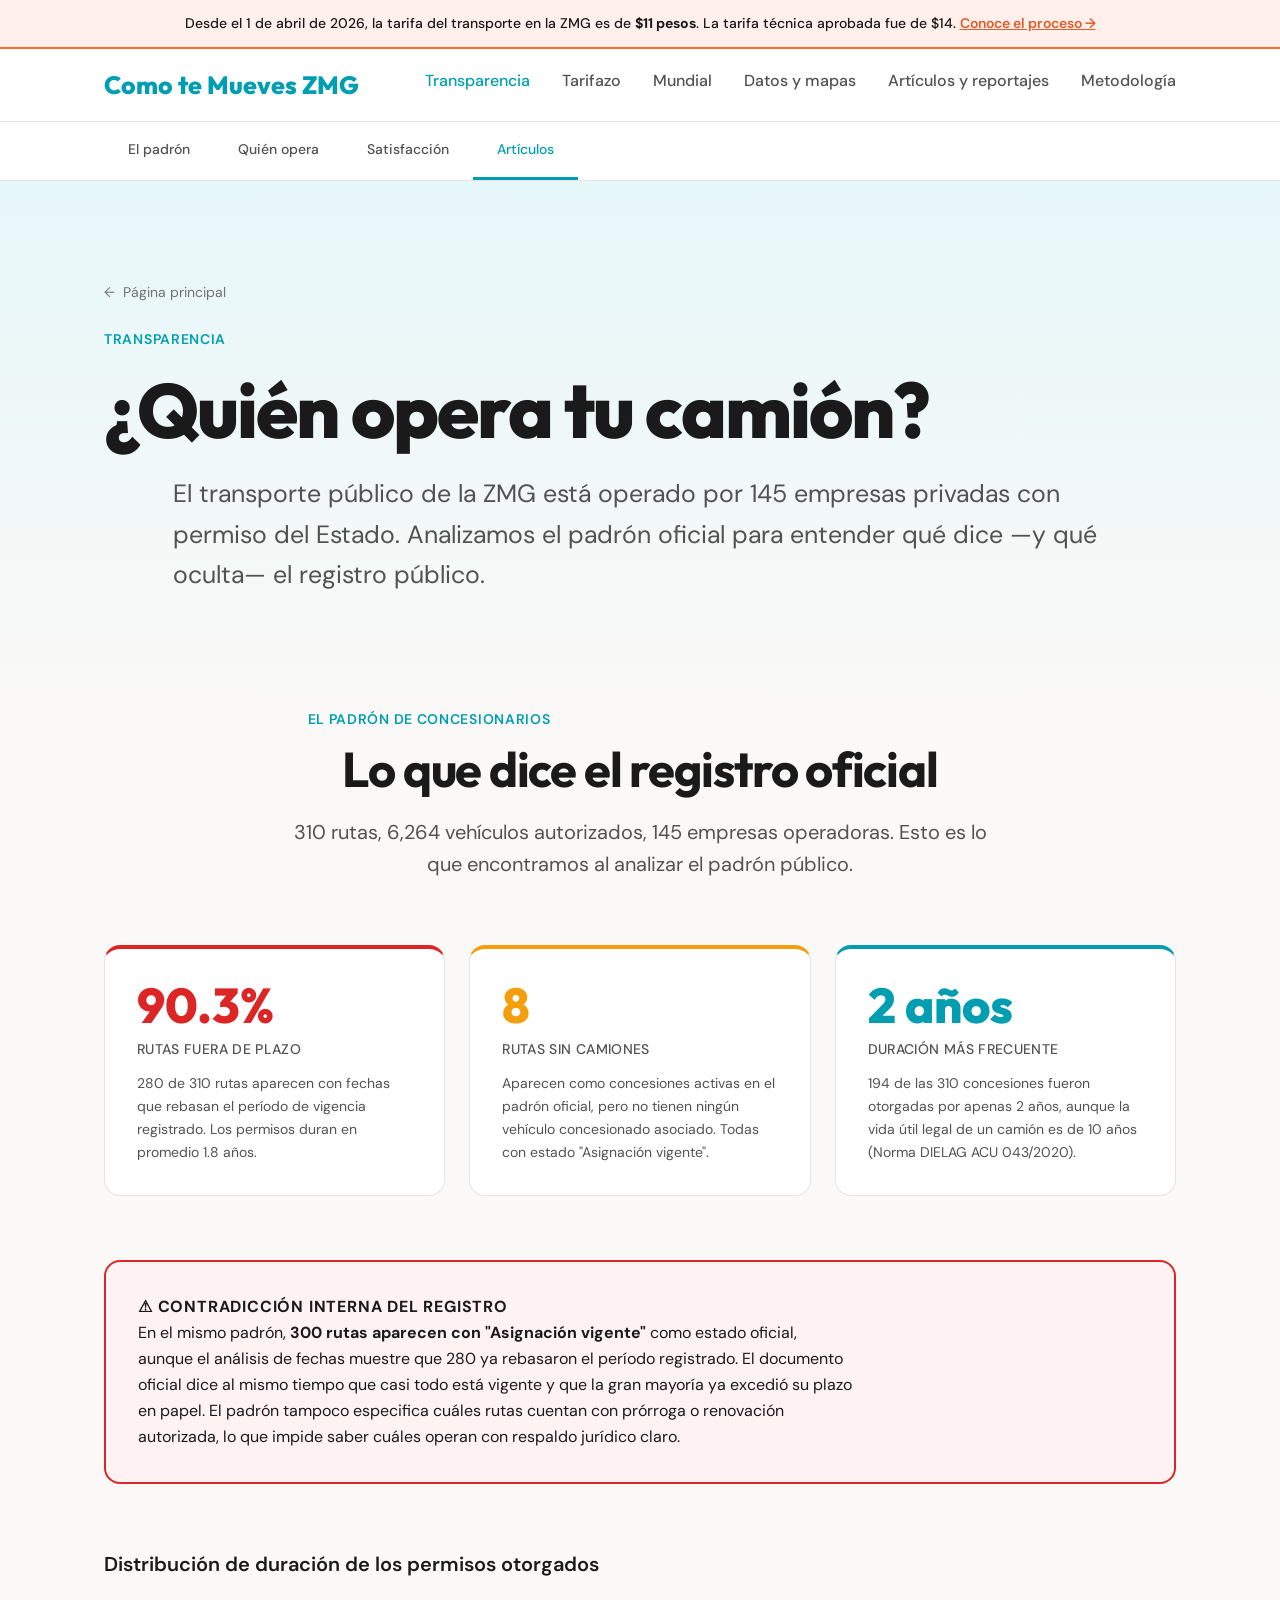
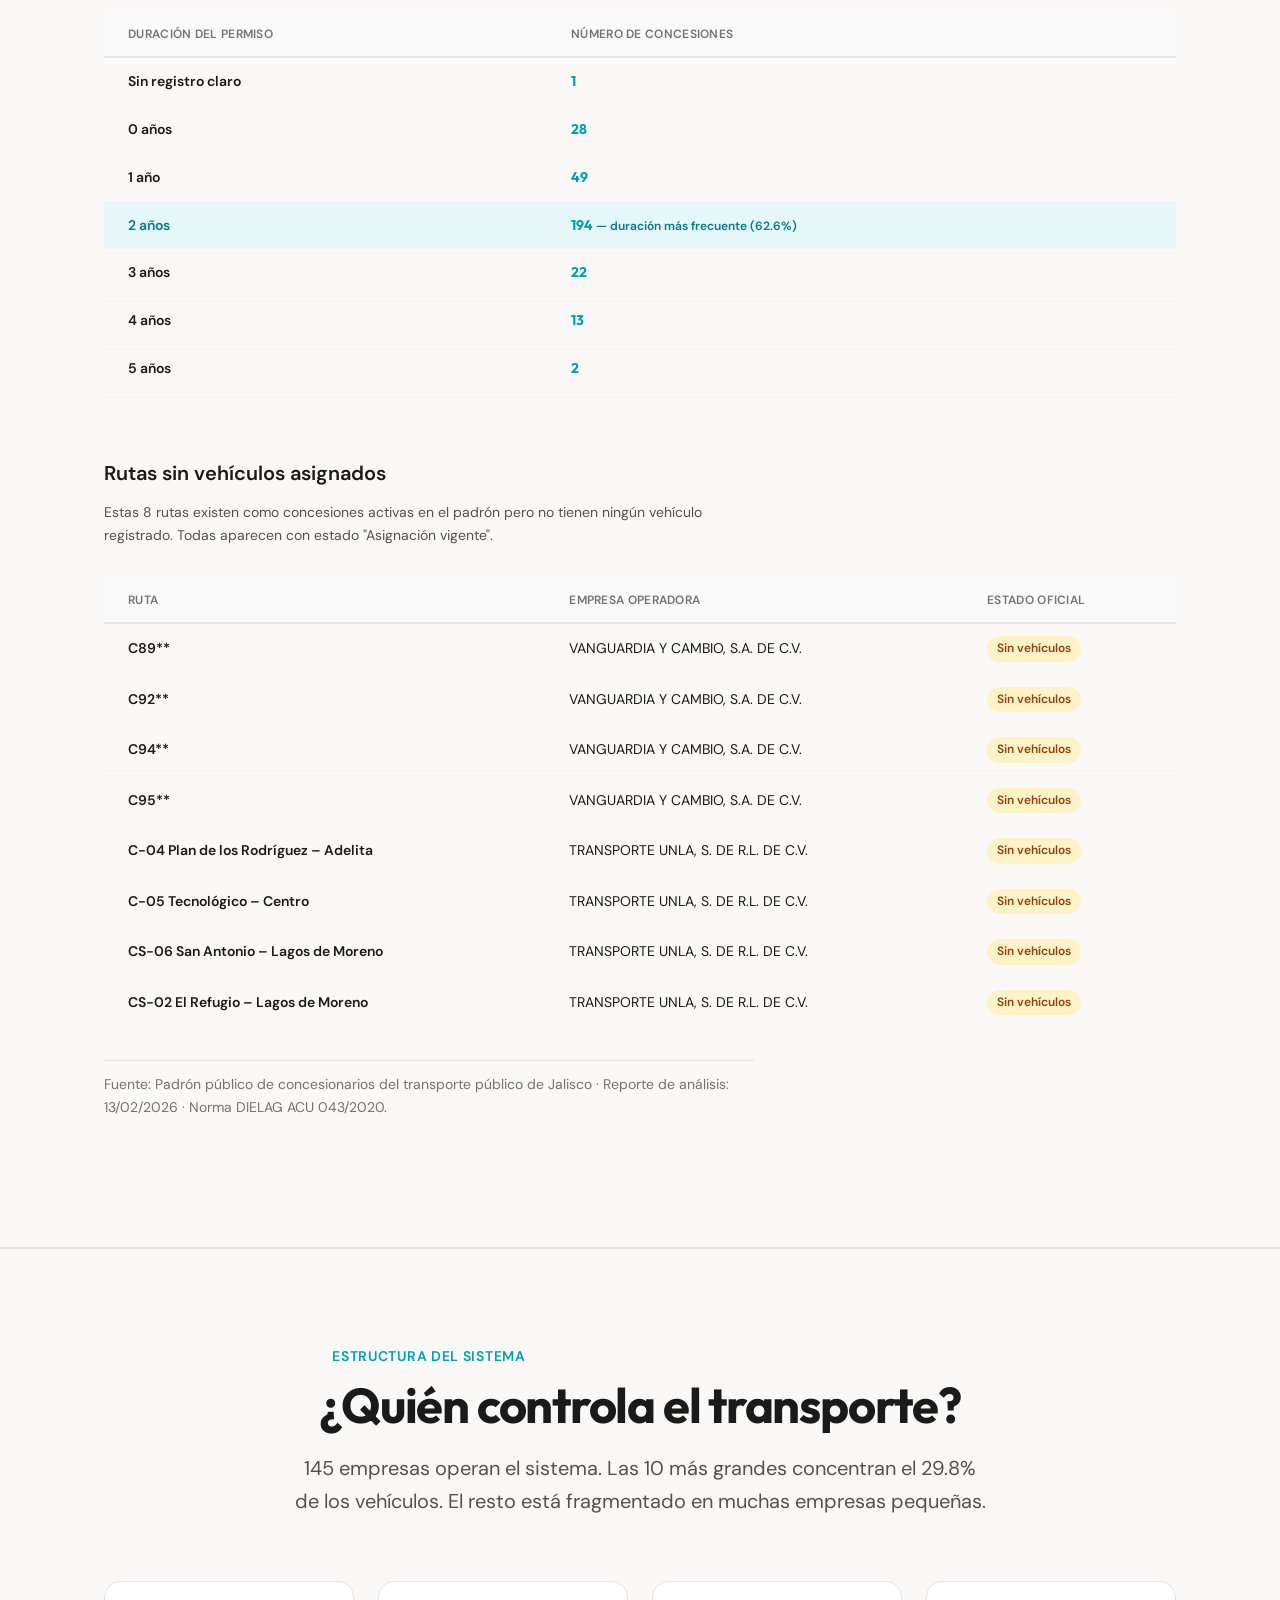
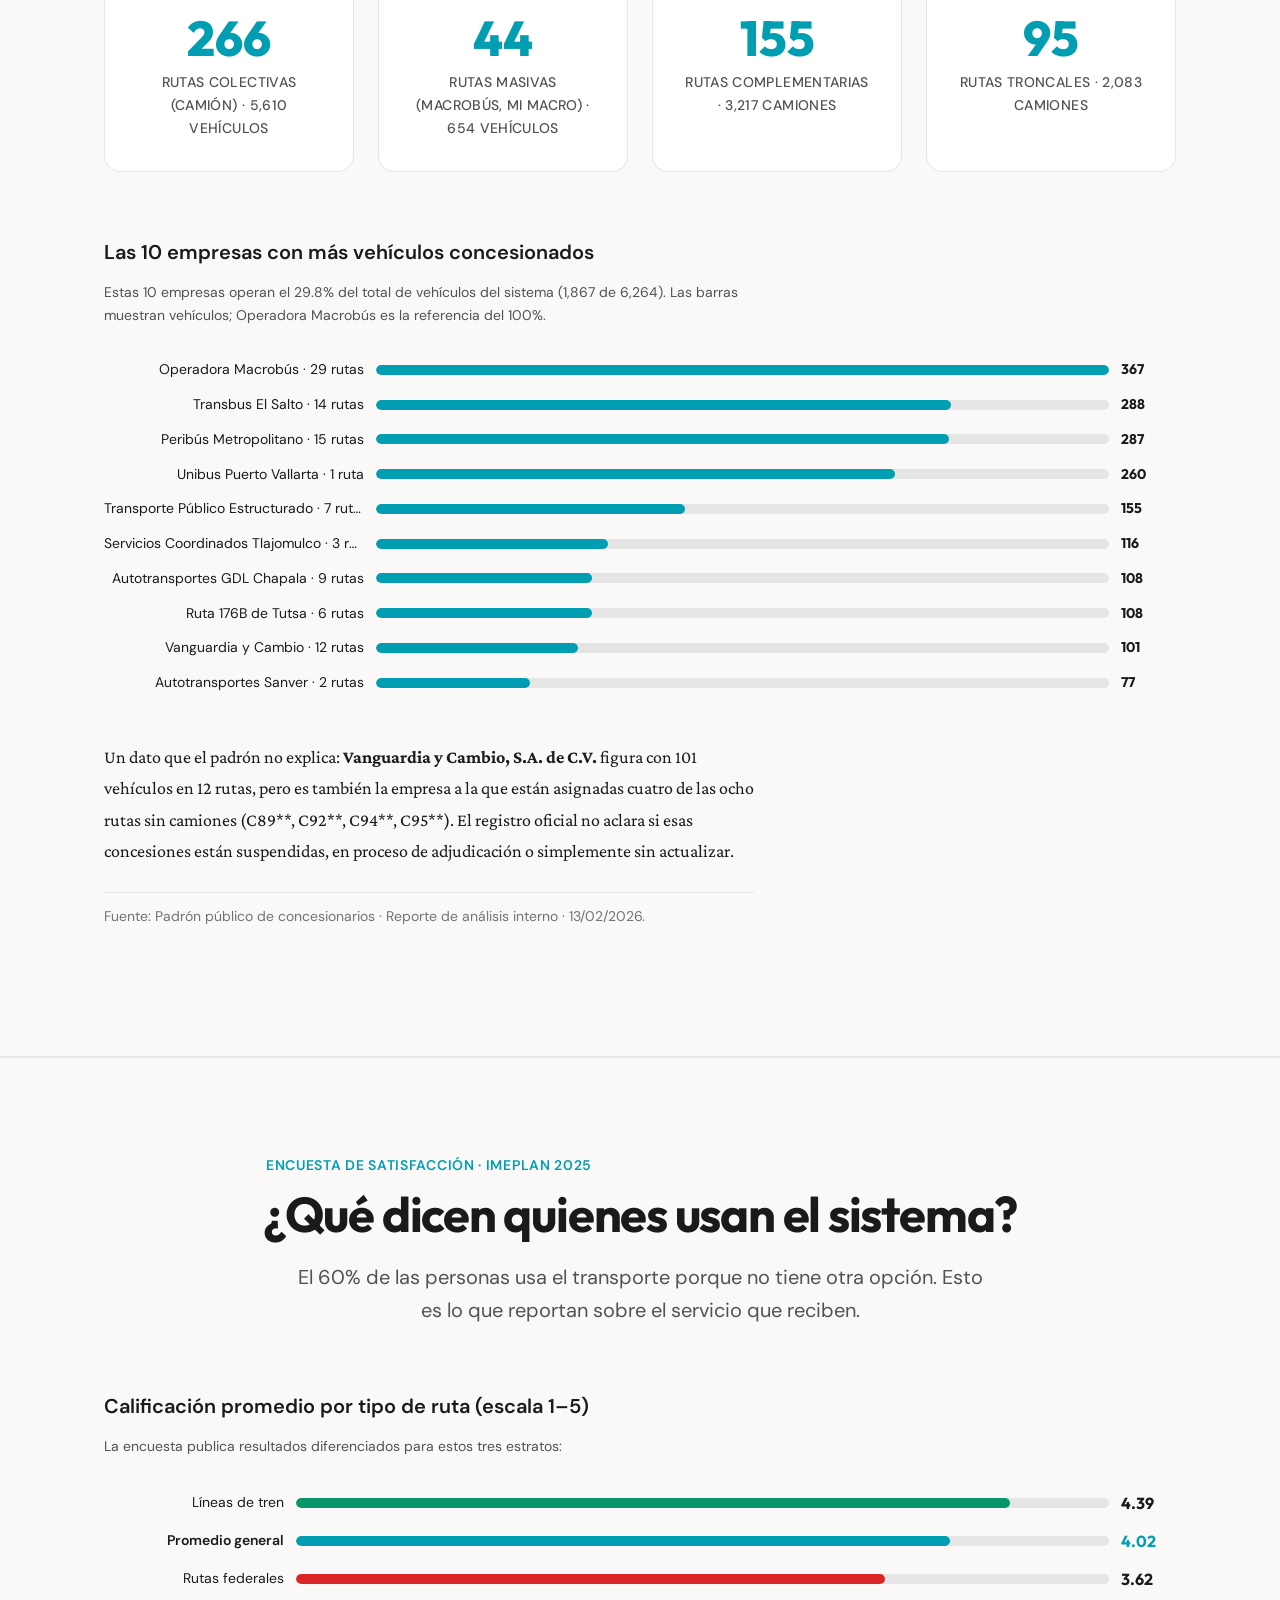
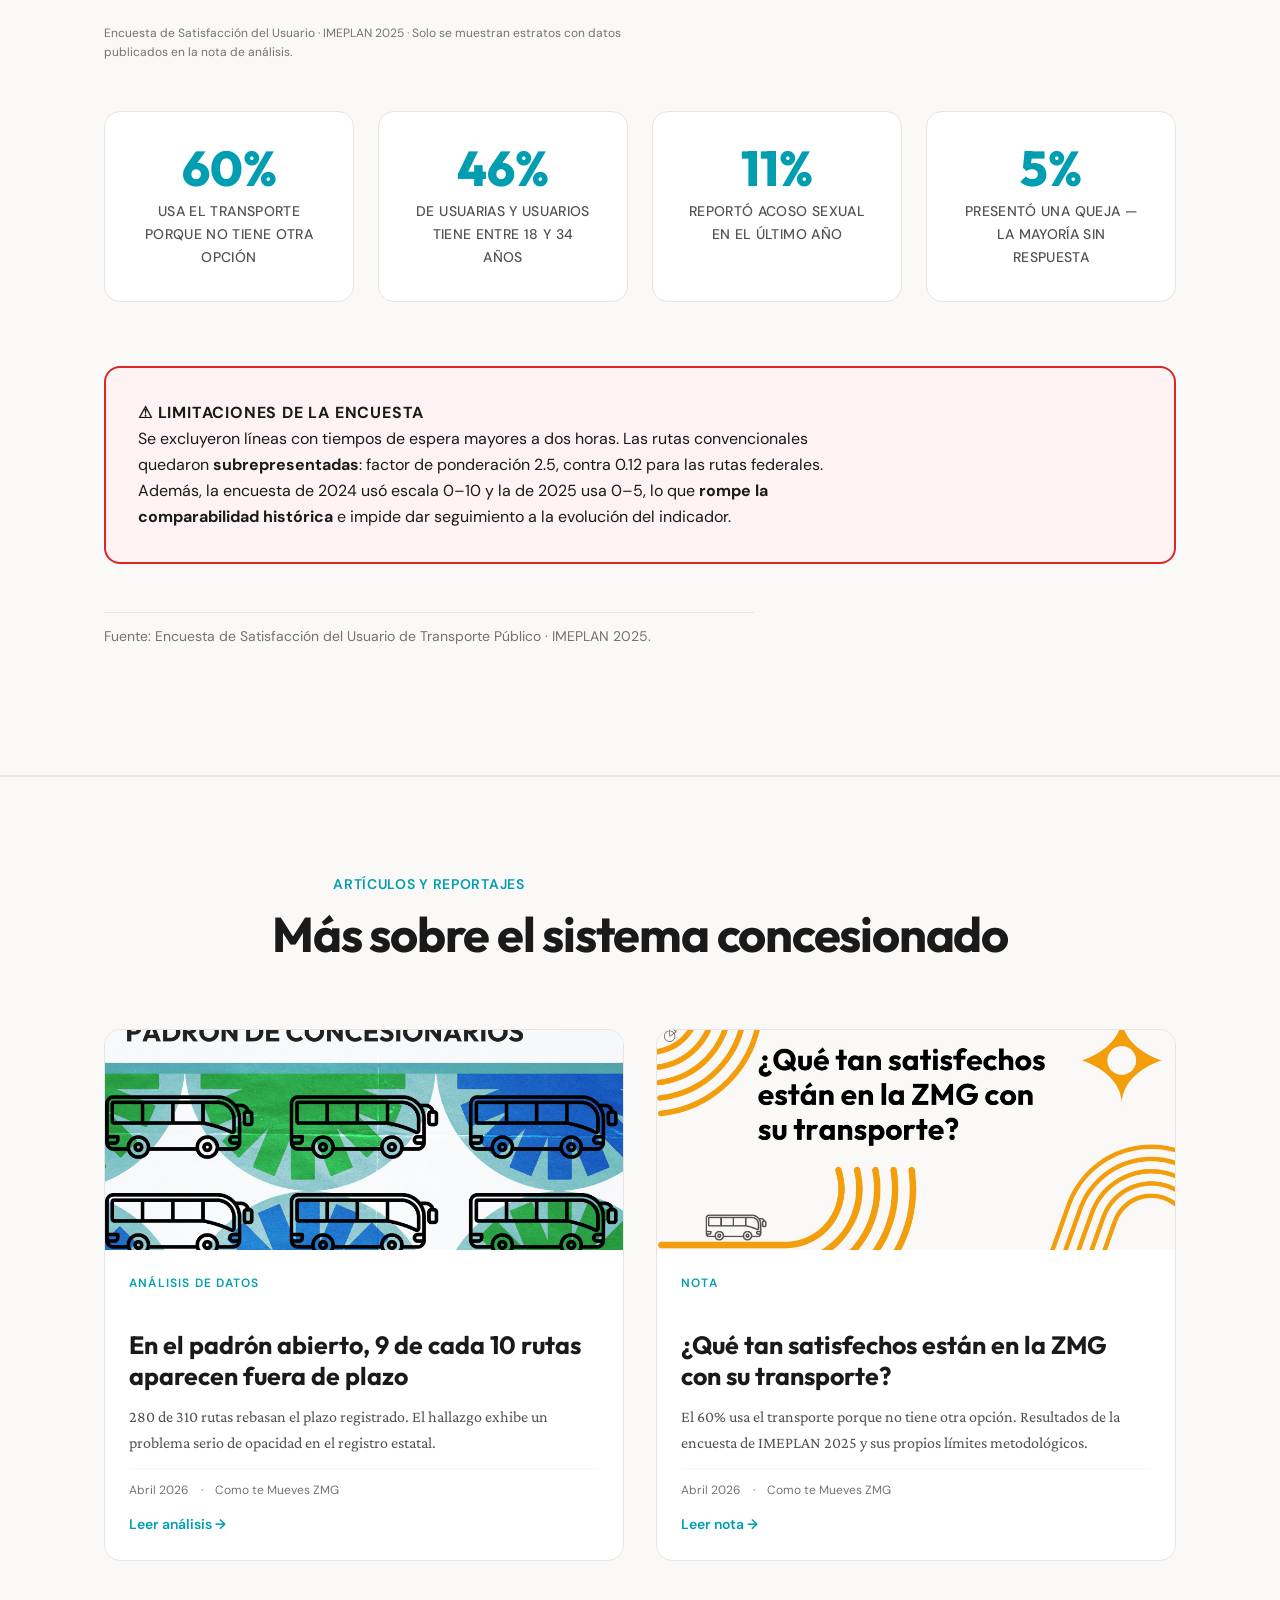
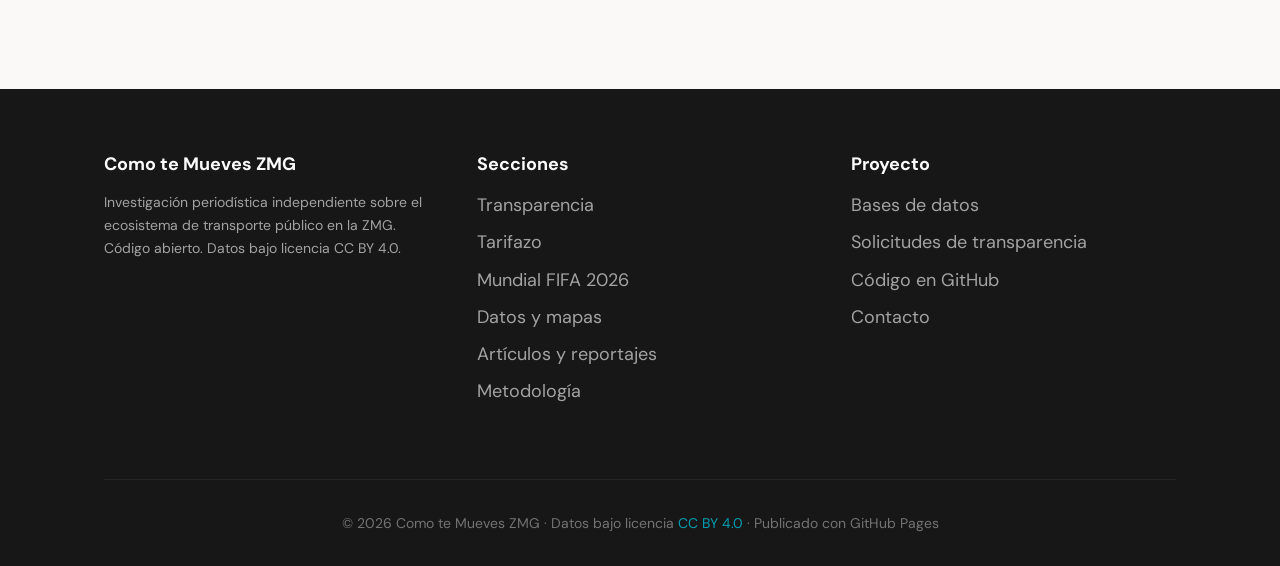
==== v3/transparencia.html @ 9aa51775 "Initial commit" ====
<!DOCTYPE html>
<html lang="es">
<head>
  <meta charset="UTF-8" />
  <meta name="viewport" content="width=device-width, initial-scale=1.0" />
  <title>Transparencia — Como te Mueves ZMG</title>
  <meta name="description" content="¿Quién opera el transporte público de la ZMG? Analizamos el padrón de concesionarios, las rutas vencidas y lo que el registro oficial no permite saber." />
  <link rel="preconnect" href="https://fonts.googleapis.com" />
  <link rel="preconnect" href="https://fonts.gstatic.com" crossorigin />
  <link href="https://fonts.googleapis.com/css2?family=Outfit:wght@700;800&family=DM+Sans:ital,wght@0,400;0,500;0,600;0,700;1,400&family=Crimson+Pro:ital,wght@0,400;0,600;1,400&display=swap" rel="stylesheet" />
  <link rel="stylesheet" href="design-tokens_2.css" />
  <link rel="stylesheet" href="base_2.css" />
  <link rel="stylesheet" href="components_2.css" />
  <style>
    .alert-band{background-color:var(--accent-light);border-bottom:2px solid var(--accent);padding:var(--space-3) 0;text-align:center}
    .alert-band p{font-family:var(--font-heading);font-size:var(--text-sm);font-weight:var(--weight-medium);color:var(--text-primary);margin:0;max-width:none}
    .alert-band a{color:var(--accent-dark);font-weight:var(--weight-semibold);text-decoration:underline}
    .subnav{background:var(--surface);border-bottom:1px solid var(--gray-200);position:sticky;top:65px;z-index:900}
    .subnav-inner{display:flex;overflow-x:auto;scrollbar-width:none}
    .subnav-inner::-webkit-scrollbar{display:none}
    .subnav-link{font-family:var(--font-heading);font-size:var(--text-sm);font-weight:var(--weight-medium);color:var(--text-secondary);padding:var(--space-4) var(--space-5);white-space:nowrap;border-bottom:3px solid transparent;transition:all var(--transition-base) var(--ease-out);text-decoration:none}
    .subnav-link:hover,.subnav-link.active{color:var(--primary);border-bottom-color:var(--primary);text-decoration:none}
    .section-hero{padding:var(--space-9) 0 var(--space-8);background:linear-gradient(180deg,var(--primary-light) 0%,var(--background) 100%)}
    .back-link{display:inline-flex;align-items:center;gap:var(--space-2);font-family:var(--font-heading);font-size:var(--text-sm);color:var(--text-tertiary);margin-bottom:var(--space-5);text-decoration:none}
    .back-link:hover{color:var(--primary);text-decoration:none}
    .back-link::before{content:"←"}
    .findings-grid{display:grid;grid-template-columns:repeat(3,1fr);gap:var(--space-5);margin:var(--space-8) 0}
    @media(max-width:768px){.findings-grid{grid-template-columns:1fr}}
    .finding-card{background:var(--surface);border:1px solid var(--gray-200);border-radius:var(--border-radius-lg);padding:var(--space-6);border-top:4px solid var(--primary)}
    .finding-card.alert-card{border-top-color:var(--danger)}
    .finding-card.warn-card{border-top-color:var(--warning)}
    .finding-number{font-family:var(--font-display);font-size:var(--text-5xl);font-weight:var(--weight-extrabold);line-height:1;margin-bottom:var(--space-2)}
    .finding-number.c-primary{color:var(--primary)}
    .finding-number.c-danger{color:var(--danger)}
    .finding-number.c-warning{color:var(--warning)}
    .finding-label{font-family:var(--font-heading);font-size:var(--text-sm);font-weight:var(--weight-medium);color:var(--text-secondary);text-transform:uppercase;letter-spacing:var(--tracking-wide);margin-bottom:var(--space-3)}
    .finding-desc{font-family:var(--font-heading);font-size:var(--text-sm);color:var(--text-secondary);line-height:var(--leading-relaxed);margin:0}
    .opacity-box{background:#fef2f2;border:2px solid var(--danger);border-radius:var(--border-radius-lg);padding:var(--space-6);margin:var(--space-7) 0}
    .opacity-box-label{font-family:var(--font-heading);font-size:var(--text-xs);font-weight:var(--weight-bold);color:var(--danger);text-transform:uppercase;letter-spacing:var(--tracking-wider);margin-bottom:var(--space-3)}
    .opacity-box p{font-family:var(--font-heading);font-size:var(--text-base);color:var(--text-primary);line-height:var(--leading-relaxed);margin:0}
    .data-table-wrap{overflow-x:auto;margin:var(--space-6) 0}
    .data-table{width:100%;border-collapse:collapse;min-width:500px}
    .data-table th{font-family:var(--font-heading);font-size:var(--text-xs);font-weight:var(--weight-semibold);color:var(--text-tertiary);text-transform:uppercase;letter-spacing:var(--tracking-wide);padding:var(--space-3) var(--space-5);text-align:left;background:var(--gray-50);border-bottom:2px solid var(--gray-200)}
    .data-table td{font-family:var(--font-heading);font-size:var(--text-sm);color:var(--text-primary);padding:var(--space-3) var(--space-5);border-bottom:1px solid var(--gray-100);vertical-align:middle}
    .data-table tr:hover td{background:var(--gray-50)}
    .data-table .num{font-family:var(--font-display);font-weight:var(--weight-bold);color:var(--primary)}
    .data-table .bold{font-weight:var(--weight-semibold)}
    .status-badge{display:inline-flex;align-items:center;font-family:var(--font-heading);font-size:var(--text-xs);font-weight:var(--weight-semibold);padding:3px 10px;border-radius:var(--border-radius-full)}
    .status-fantasma{background:#fef3c7;color:#92400e}
    .op-bars{display:flex;flex-direction:column;gap:var(--space-3);margin:var(--space-6) 0}
    .op-row{display:grid;grid-template-columns:260px 1fr 55px;align-items:center;gap:var(--space-3)}
    @media(max-width:680px){.op-row{grid-template-columns:140px 1fr 45px}}
    .op-label{font-family:var(--font-heading);font-size:var(--text-sm);color:var(--text-primary);text-align:right;white-space:nowrap;overflow:hidden;text-overflow:ellipsis}
    .op-bar-track{height:10px;background:var(--gray-200);border-radius:5px;overflow:hidden}
    .op-bar-fill{height:100%;border-radius:5px;background:var(--primary)}
    .op-val{font-family:var(--font-display);font-size:var(--text-sm);font-weight:var(--weight-bold);color:var(--text-primary)}
    .sat-chart{display:flex;flex-direction:column;gap:var(--space-3);margin:var(--space-6) 0}
    .sat-row{display:grid;grid-template-columns:180px 1fr 55px;align-items:center;gap:var(--space-3)}
    @media(max-width:560px){.sat-row{grid-template-columns:120px 1fr 45px}}
    .sat-label{font-family:var(--font-heading);font-size:var(--text-sm);color:var(--text-primary);text-align:right}
    .sat-bar-track{height:10px;background:var(--gray-200);border-radius:5px;overflow:hidden}
    .sat-bar-fill{height:100%;border-radius:5px}
    .sat-score{font-family:var(--font-display);font-size:var(--text-base);font-weight:var(--weight-bold);color:var(--text-primary)}
    .articles-grid{display:grid;grid-template-columns:repeat(2,1fr);gap:var(--space-6);margin:var(--space-8) 0}
    @media(max-width:768px){.articles-grid{grid-template-columns:1fr}}
    .article-card{background:var(--surface);border:1px solid var(--gray-200);border-radius:var(--border-radius-lg);overflow:hidden;text-decoration:none;display:flex;flex-direction:column;transition:all var(--transition-base) var(--ease-out)}
    .article-card:hover{border-color:var(--primary);box-shadow:var(--shadow-lg);transform:translateY(-4px);text-decoration:none}
    .article-card-img{width:100%;height:220px;object-fit:cover;display:block}
    .article-card-body{padding:var(--space-5);flex-grow:1;display:flex;flex-direction:column;gap:var(--space-3)}
    .article-card-type{font-family:var(--font-heading);font-size:var(--text-xs);font-weight:var(--weight-semibold);color:var(--primary);text-transform:uppercase;letter-spacing:var(--tracking-widest)}
    .article-card-title{font-family:var(--font-display);font-size:var(--text-2xl);font-weight:var(--weight-bold);color:var(--text-primary);line-height:var(--leading-tight);margin:0}
    .article-card-excerpt{font-family:var(--font-body);font-size:var(--text-base);color:var(--text-secondary);line-height:var(--leading-relaxed);margin:0;flex-grow:1}
    .article-card-meta{font-family:var(--font-heading);font-size:var(--text-xs);color:var(--text-tertiary);display:flex;gap:var(--space-3);padding-top:var(--space-3);border-top:1px solid var(--gray-100)}
    .article-card-cta{font-family:var(--font-heading);font-size:var(--text-sm);font-weight:var(--weight-semibold);color:var(--primary)}
    .article-card-cta::after{content:" →"}
    .section-divider{border:none;border-top:2px solid var(--gray-200);margin:var(--space-10) 0 var(--space-9)}
    .fade-in-section{opacity:0;transform:translateY(20px);transition:opacity 0.6s var(--ease-out),transform 0.6s var(--ease-out)}
    .fade-in-section.visible{opacity:1;transform:translateY(0)}
    .source-note{font-family:var(--font-heading);font-size:var(--text-sm);color:var(--text-tertiary);border-top:1px solid var(--gray-200);padding-top:var(--space-3);margin-top:var(--space-5)}
    .body-text p{font-family:var(--font-body);font-size:var(--text-lg);line-height:1.75;color:var(--text-primary);margin-bottom:var(--space-5);max-width:var(--content-max)}
    .body-text strong{font-weight:var(--weight-bold)}
    .h3-label{font-family:var(--font-heading);font-size:var(--text-xl);font-weight:var(--weight-semibold);color:var(--text-primary);margin:var(--space-8) 0 var(--space-3)}
    .sub-desc{font-family:var(--font-heading);font-size:var(--text-sm);color:var(--text-secondary);margin-bottom:var(--space-4);max-width:65ch}
  </style>
</head>
<body>

<div class="alert-band">
  <p>Desde el 1 de abril de 2026, la tarifa del transporte en la ZMG es de <strong>$11 pesos</strong>. La tarifa técnica aprobada fue de $14. <a href="tarifazo.html">Conoce el proceso →</a></p>
</div>

<header class="site-header">
  <div class="container">
    <a href="index.html" class="site-logo">Como te Mueves ZMG</a>
    <nav class="site-nav" aria-label="Navegación principal">
      <ul>
        <li><a href="transparencia.html" aria-current="page" style="color:var(--primary)">Transparencia</a></li>
        <li><a href="tarifazo.html">Tarifazo</a></li>
        <li><a href="mundial.html">Mundial</a></li>
        <li><a href="datos.html">Datos y mapas</a></li>
        <li><a href="articulos.html">Artículos y reportajes</a></li>
        <li><a href="metodologia.html">Metodología</a></li>
      </ul>
    </nav>
  </div>
</header>

<nav class="subnav" aria-label="Navegación de sección">
  <div class="container">
    <div class="subnav-inner">
      <a href="#padron"       class="subnav-link">El padrón</a>
      <a href="#operadoras"   class="subnav-link">Quién opera</a>
      <a href="#satisfaccion" class="subnav-link">Satisfacción</a>
      <a href="#reportajes"   class="subnav-link">Artículos</a>
    </div>
  </div>
</nav>


<!-- HERO -->
<section class="section-hero">
  <div class="container">
    <a href="index.html" class="back-link">Página principal</a>
    <p class="hero-eyebrow">Transparencia</p>
    <h1 style="max-width:20ch">¿Quién opera tu camión?</h1>
    <p class="hero-subtitle" style="max-width:55ch">
      El transporte público de la ZMG está operado por 145 empresas privadas con permiso del Estado.
      Analizamos el padrón oficial para entender qué dice —y qué oculta— el registro público.
    </p>
  </div>
</section>


<!-- EL PADRÓN -->
<section id="padron" class="section fade-in-section">
  <div class="container">
    <header class="section-header">
      <p class="section-eyebrow">El padrón de concesionarios</p>
      <h2 class="section-title">Lo que dice el registro oficial</h2>
      <p class="section-description">
        310 rutas, 6,264 vehículos autorizados, 145 empresas operadoras.
        Esto es lo que encontramos al analizar el padrón público.
      </p>
    </header>

    <div class="findings-grid">
      <div class="finding-card alert-card">
        <p class="finding-number c-danger">90.3%</p>
        <p class="finding-label">Rutas fuera de plazo</p>
        <p class="finding-desc">280 de 310 rutas aparecen con fechas que rebasan el período de vigencia registrado. Los permisos duran en promedio 1.8 años.</p>
      </div>
      <div class="finding-card warn-card">
        <p class="finding-number c-warning">8</p>
        <p class="finding-label">Rutas sin camiones</p>
        <p class="finding-desc">Aparecen como concesiones activas en el padrón oficial, pero no tienen ningún vehículo concesionado asociado. Todas con estado "Asignación vigente".</p>
      </div>
      <div class="finding-card">
        <p class="finding-number c-primary">2 años</p>
        <p class="finding-label">Duración más frecuente</p>
        <p class="finding-desc">194 de las 310 concesiones fueron otorgadas por apenas 2 años, aunque la vida útil legal de un camión es de 10 años (Norma DIELAG ACU 043/2020).</p>
      </div>
    </div>

    <div class="opacity-box">
      <p class="opacity-box-label">⚠ Contradicción interna del registro</p>
      <p>En el mismo padrón, <strong>300 rutas aparecen con "Asignación vigente"</strong> como estado oficial, aunque el análisis de fechas muestre que 280 ya rebasaron el período registrado. El documento oficial dice al mismo tiempo que casi todo está vigente y que la gran mayoría ya excedió su plazo en papel. El padrón tampoco especifica cuáles rutas cuentan con prórroga o renovación autorizada, lo que impide saber cuáles operan con respaldo jurídico claro.</p>
    </div>

    <!-- Duración de permisos -->
    <p class="h3-label">Distribución de duración de los permisos otorgados</p>
    <div class="data-table-wrap">
      <table class="data-table" aria-label="Duración de los permisos de concesión">
        <thead>
          <tr>
            <th>Duración del permiso</th>
            <th>Número de concesiones</th>
          </tr>
        </thead>
        <tbody>
          <tr><td class="bold">Sin registro claro</td><td class="num">1</td></tr>
          <tr><td class="bold">0 años</td><td class="num">28</td></tr>
          <tr><td class="bold">1 año</td><td class="num">49</td></tr>
          <tr style="background:var(--primary-light)">
            <td class="bold" style="color:var(--primary-dark)">2 años</td>
            <td class="num">194 <span style="font-family:var(--font-heading);font-size:var(--text-xs);color:var(--primary-dark);font-weight:600">— duración más frecuente (62.6%)</span></td>
          </tr>
          <tr><td class="bold">3 años</td><td class="num">22</td></tr>
          <tr><td class="bold">4 años</td><td class="num">13</td></tr>
          <tr><td class="bold">5 años</td><td class="num">2</td></tr>
        </tbody>
      </table>
    </div>

    <!-- Rutas fantasma -->
    <p class="h3-label">Rutas sin vehículos asignados</p>
    <p class="sub-desc">Estas 8 rutas existen como concesiones activas en el padrón pero no tienen ningún vehículo registrado. Todas aparecen con estado "Asignación vigente".</p>
    <div class="data-table-wrap">
      <table class="data-table" aria-label="Rutas sin vehículos asignados">
        <thead>
          <tr>
            <th>Ruta</th>
            <th>Empresa operadora</th>
            <th>Estado oficial</th>
          </tr>
        </thead>
        <tbody>
          <tr><td class="bold">C89**</td><td>VANGUARDIA Y CAMBIO, S.A. DE C.V.</td><td><span class="status-badge status-fantasma">Sin vehículos</span></td></tr>
          <tr><td class="bold">C92**</td><td>VANGUARDIA Y CAMBIO, S.A. DE C.V.</td><td><span class="status-badge status-fantasma">Sin vehículos</span></td></tr>
          <tr><td class="bold">C94**</td><td>VANGUARDIA Y CAMBIO, S.A. DE C.V.</td><td><span class="status-badge status-fantasma">Sin vehículos</span></td></tr>
          <tr><td class="bold">C95**</td><td>VANGUARDIA Y CAMBIO, S.A. DE C.V.</td><td><span class="status-badge status-fantasma">Sin vehículos</span></td></tr>
          <tr><td class="bold">C-04 Plan de los Rodríguez – Adelita</td><td>TRANSPORTE UNLA, S. DE R.L. DE C.V.</td><td><span class="status-badge status-fantasma">Sin vehículos</span></td></tr>
          <tr><td class="bold">C-05 Tecnológico – Centro</td><td>TRANSPORTE UNLA, S. DE R.L. DE C.V.</td><td><span class="status-badge status-fantasma">Sin vehículos</span></td></tr>
          <tr><td class="bold">CS-06 San Antonio – Lagos de Moreno</td><td>TRANSPORTE UNLA, S. DE R.L. DE C.V.</td><td><span class="status-badge status-fantasma">Sin vehículos</span></td></tr>
          <tr><td class="bold">CS-02 El Refugio – Lagos de Moreno</td><td>TRANSPORTE UNLA, S. DE R.L. DE C.V.</td><td><span class="status-badge status-fantasma">Sin vehículos</span></td></tr>
        </tbody>
      </table>
    </div>

    <p class="source-note">Fuente: Padrón público de concesionarios del transporte público de Jalisco · Reporte de análisis: 13/02/2026 · Norma DIELAG ACU 043/2020.</p>
  </div>
</section>

<hr class="section-divider" />


<!-- QUIÉN OPERA -->
<section id="operadoras" class="section fade-in-section">
  <div class="container">
    <header class="section-header">
      <p class="section-eyebrow">Estructura del sistema</p>
      <h2 class="section-title">¿Quién controla el transporte?</h2>
      <p class="section-description">
        145 empresas operan el sistema. Las 10 más grandes concentran el 29.8% de los vehículos.
        El resto está fragmentado en muchas empresas pequeñas.
      </p>
    </header>

    <div class="stats-grid" style="margin-bottom:var(--space-8)">
      <div class="stat-card">
        <div class="stat-number">266</div>
        <div class="stat-label">Rutas colectivas (camión) · 5,610 vehículos</div>
      </div>
      <div class="stat-card">
        <div class="stat-number">44</div>
        <div class="stat-label">Rutas masivas (Macrobús, Mi Macro) · 654 vehículos</div>
      </div>
      <div class="stat-card">
        <div class="stat-number">155</div>
        <div class="stat-label">Rutas complementarias · 3,217 camiones</div>
      </div>
      <div class="stat-card">
        <div class="stat-number">95</div>
        <div class="stat-label">Rutas troncales · 2,083 camiones</div>
      </div>
    </div>

    <p class="h3-label">Las 10 empresas con más vehículos concesionados</p>
    <p class="sub-desc">Estas 10 empresas operan el 29.8% del total de vehículos del sistema (1,867 de 6,264). Las barras muestran vehículos; Operadora Macrobús es la referencia del 100%.</p>

    <div class="op-bars">
      <div class="op-row"><span class="op-label">Operadora Macrobús · 29 rutas</span><div class="op-bar-track"><div class="op-bar-fill" style="width:100%"></div></div><span class="op-val">367</span></div>
      <div class="op-row"><span class="op-label">Transbus El Salto · 14 rutas</span><div class="op-bar-track"><div class="op-bar-fill" style="width:78.5%"></div></div><span class="op-val">288</span></div>
      <div class="op-row"><span class="op-label">Peribús Metropolitano · 15 rutas</span><div class="op-bar-track"><div class="op-bar-fill" style="width:78.2%"></div></div><span class="op-val">287</span></div>
      <div class="op-row"><span class="op-label">Unibus Puerto Vallarta · 1 ruta</span><div class="op-bar-track"><div class="op-bar-fill" style="width:70.8%"></div></div><span class="op-val">260</span></div>
      <div class="op-row"><span class="op-label">Transporte Público Estructurado · 7 rutas</span><div class="op-bar-track"><div class="op-bar-fill" style="width:42.2%"></div></div><span class="op-val">155</span></div>
      <div class="op-row"><span class="op-label">Servicios Coordinados Tlajomulco · 3 rutas</span><div class="op-bar-track"><div class="op-bar-fill" style="width:31.6%"></div></div><span class="op-val">116</span></div>
      <div class="op-row"><span class="op-label">Autotransportes GDL Chapala · 9 rutas</span><div class="op-bar-track"><div class="op-bar-fill" style="width:29.4%"></div></div><span class="op-val">108</span></div>
      <div class="op-row"><span class="op-label">Ruta 176B de Tutsa · 6 rutas</span><div class="op-bar-track"><div class="op-bar-fill" style="width:29.4%"></div></div><span class="op-val">108</span></div>
      <div class="op-row"><span class="op-label">Vanguardia y Cambio · 12 rutas</span><div class="op-bar-track"><div class="op-bar-fill" style="width:27.5%"></div></div><span class="op-val">101</span></div>
      <div class="op-row"><span class="op-label">Autotransportes Sanver · 2 rutas</span><div class="op-bar-track"><div class="op-bar-fill" style="width:21%"></div></div><span class="op-val">77</span></div>
    </div>

    <div class="body-text" style="margin-top:var(--space-7)">
      <p>Un dato que el padrón no explica: <strong>Vanguardia y Cambio, S.A. de C.V.</strong> figura con 101 vehículos en 12 rutas, pero es también la empresa a la que están asignadas cuatro de las ocho rutas sin camiones (C89**, C92**, C94**, C95**). El registro oficial no aclara si esas concesiones están suspendidas, en proceso de adjudicación o simplemente sin actualizar.</p>
    </div>

    <p class="source-note">Fuente: Padrón público de concesionarios · Reporte de análisis interno · 13/02/2026.</p>
  </div>
</section>

<hr class="section-divider" />


<!-- SATISFACCIÓN -->
<section id="satisfaccion" class="section fade-in-section">
  <div class="container">
    <header class="section-header">
      <p class="section-eyebrow">Encuesta de satisfacción · IMEPLAN 2025</p>
      <h2 class="section-title">¿Qué dicen quienes usan el sistema?</h2>
      <p class="section-description">
        El 60% de las personas usa el transporte porque no tiene otra opción.
        Esto es lo que reportan sobre el servicio que reciben.
      </p>
    </header>

    <p class="h3-label" style="margin-top:0">Calificación promedio por tipo de ruta (escala 1–5)</p>
    <p class="sub-desc">La encuesta publica resultados diferenciados para estos tres estratos:</p>

    <div class="sat-chart">
      <div class="sat-row">
        <span class="sat-label">Líneas de tren</span>
        <div class="sat-bar-track"><div class="sat-bar-fill" style="width:87.8%;background:var(--success)"></div></div>
        <span class="sat-score">4.39</span>
      </div>
      <div class="sat-row">
        <span class="sat-label" style="font-weight:600">Promedio general</span>
        <div class="sat-bar-track"><div class="sat-bar-fill" style="width:80.4%;background:var(--primary)"></div></div>
        <span class="sat-score" style="color:var(--primary)">4.02</span>
      </div>
      <div class="sat-row">
        <span class="sat-label">Rutas federales</span>
        <div class="sat-bar-track"><div class="sat-bar-fill" style="width:72.4%;background:var(--danger)"></div></div>
        <span class="sat-score">3.62</span>
      </div>
    </div>
    <p style="font-family:var(--font-heading);font-size:var(--text-xs);color:var(--text-tertiary);margin-top:var(--space-2)">Encuesta de Satisfacción del Usuario · IMEPLAN 2025 · Solo se muestran estratos con datos publicados en la nota de análisis.</p>

    <div class="stats-grid" style="margin-top:var(--space-7)">
      <div class="stat-card"><div class="stat-number">60%</div><div class="stat-label">Usa el transporte porque no tiene otra opción</div></div>
      <div class="stat-card"><div class="stat-number">46%</div><div class="stat-label">De usuarias y usuarios tiene entre 18 y 34 años</div></div>
      <div class="stat-card"><div class="stat-number">11%</div><div class="stat-label">Reportó acoso sexual en el último año</div></div>
      <div class="stat-card"><div class="stat-number">5%</div><div class="stat-label">Presentó una queja — la mayoría sin respuesta</div></div>
    </div>

    <div class="opacity-box" style="margin-top:var(--space-7)">
      <p class="opacity-box-label">⚠ Limitaciones de la encuesta</p>
      <p>Se excluyeron líneas con tiempos de espera mayores a dos horas. Las rutas convencionales quedaron <strong>subrepresentadas</strong>: factor de ponderación 2.5, contra 0.12 para las rutas federales. Además, la encuesta de 2024 usó escala 0–10 y la de 2025 usa 0–5, lo que <strong>rompe la comparabilidad histórica</strong> e impide dar seguimiento a la evolución del indicador.</p>
    </div>

    <p class="source-note">Fuente: Encuesta de Satisfacción del Usuario de Transporte Público · IMEPLAN 2025.</p>
  </div>
</section>

<hr class="section-divider" />


<!-- ARTÍCULOS -->
<section id="reportajes" class="section fade-in-section">
  <div class="container">
    <header class="section-header">
      <p class="section-eyebrow">Artículos y reportajes</p>
      <h2 class="section-title">Más sobre el sistema concesionado</h2>
    </header>
    <div class="articles-grid">
      <a href="articulo-padron.html" class="article-card">
        <img src="imagen-concesionarios.png" alt="Padrón de concesionarios" class="article-card-img" />
        <div class="article-card-body">
          <p class="article-card-type">Análisis de datos</p>
          <h3 class="article-card-title">En el padrón abierto, 9 de cada 10 rutas aparecen fuera de plazo</h3>
          <p class="article-card-excerpt">280 de 310 rutas rebasan el plazo registrado. El hallazgo exhibe un problema serio de opacidad en el registro estatal.</p>
          <div class="article-card-meta"><span>Abril 2026</span><span>·</span><span>Como te Mueves ZMG</span></div>
          <span class="article-card-cta">Leer análisis</span>
        </div>
      </a>
      <a href="articulo-satisfaccion.html" class="article-card">
        <img src="imagen-nota-encuesta-satisfaccion.png" alt="Encuesta de satisfacción ZMG" class="article-card-img" />
        <div class="article-card-body">
          <p class="article-card-type">Nota</p>
          <h3 class="article-card-title">¿Qué tan satisfechos están en la ZMG con su transporte?</h3>
          <p class="article-card-excerpt">El 60% usa el transporte porque no tiene otra opción. Resultados de la encuesta de IMEPLAN 2025 y sus propios límites metodológicos.</p>
          <div class="article-card-meta"><span>Abril 2026</span><span>·</span><span>Como te Mueves ZMG</span></div>
          <span class="article-card-cta">Leer nota</span>
        </div>
      </a>
    </div>
  </div>
</section>


<footer class="site-footer" role="contentinfo">
  <div class="container">
    <div class="footer-content">
      <div class="footer-section">
        <h4>Como te Mueves ZMG</h4>
        <p style="font-family:var(--font-heading);font-size:var(--text-sm);color:var(--gray-400);line-height:var(--leading-relaxed);max-width:none">Investigación periodística independiente sobre el ecosistema de transporte público en la ZMG. Código abierto. Datos bajo licencia CC BY 4.0.</p>
      </div>
      <div class="footer-section">
        <h4>Secciones</h4>
        <ul>
          <li><a href="transparencia.html">Transparencia</a></li>
          <li><a href="tarifazo.html">Tarifazo</a></li>
          <li><a href="mundial.html">Mundial FIFA 2026</a></li>
          <li><a href="datos.html">Datos y mapas</a></li>
          <li><a href="articulos.html">Artículos y reportajes</a></li>
          <li><a href="metodologia.html">Metodología</a></li>
        </ul>
      </div>
      <div class="footer-section">
        <h4>Proyecto</h4>
        <ul>
          <li><a href="metodologia.html">Bases de datos</a></li>
          <li><a href="metodologia.html#transparencia">Solicitudes de transparencia</a></li>
          <li><a href="https://github.com/" target="_blank" rel="noopener">Código en GitHub</a></li>
          <li><a href="mailto:contacto@comotemoveszmg.mx">Contacto</a></li>
        </ul>
      </div>
    </div>
    <div class="footer-bottom">© 2026 Como te Mueves ZMG · Datos bajo licencia <a href="https://creativecommons.org/licenses/by/4.0/" style="color:var(--primary)">CC BY 4.0</a> · Publicado con GitHub Pages</div>
  </div>
</footer>

<script>
  const sections = document.querySelectorAll('.fade-in-section');
  const obs = new IntersectionObserver(e => e.forEach(x => { if(x.isIntersecting) x.target.classList.add('visible'); }), {threshold:0.08});
  sections.forEach(s => obs.observe(s));
  const header = document.querySelector('.site-header');
  window.addEventListener('scroll', () => { header.style.boxShadow = window.scrollY > 10 ? 'var(--shadow-md)' : 'none'; });
  const anchors = document.querySelectorAll('.subnav-link');
  const navObs = new IntersectionObserver(entries => {
    entries.forEach(entry => {
      if (entry.isIntersecting) {
        anchors.forEach(a => a.classList.remove('active'));
        const active = document.querySelector(`.subnav-link[href="#${entry.target.id}"]`);
        if (active) active.classList.add('active');
      }
    });
  }, {rootMargin:'-30% 0px -60% 0px'});
  ['padron','operadoras','satisfaccion','reportajes'].forEach(id => { const el = document.getElementById(id); if(el) navObs.observe(el); });
</script>
</body>
</html>
---- v3/design-tokens_2.css ----
/* ============================================
   DESIGN TOKENS - Movilidad ZMG
   ============================================ */

:root {
  /* ========== COLORS ========== */
  
  /* Base */
  --background: #FAF9F7;
  --surface: #FFFFFF;
  
  /* Text */
  --text-primary: #1A1A1A;
  --text-secondary: #525252;
  --text-tertiary: #737373;
  
  /* Brand - Azul (tu favorito) */
  --primary: #019EB1;           /* Vibrante - elementos grandes */
  --primary-dark: #017A8A;      /* Accesible - texto */
  --primary-light: #E6F7F9;     /* Backgrounds sutiles */
  
  /* Accent */
  --accent: #FF6B35;            /* Naranja - CTAs */
  --accent-dark: #E55A2B;       /* Hover states */
  --accent-light: #FFF0EB;      /* Backgrounds sutiles */
  
  /* Semantic (para datos/visualizaciones) */
  --success: #059669;           /* Verde - positivo */
  --warning: #F59E0B;           /* Amarillo - atención */
  --danger: #DC2626;            /* Rojo - problema */
  --info: #0284C7;              /* Azul info */
  
  /* Grays */
  --gray-50: #FAFAFA;
  --gray-100: #F5F5F5;
  --gray-200: #E5E5E5;
  --gray-300: #D4D4D4;
  --gray-400: #A3A3A3;
  --gray-500: #737373;
  --gray-600: #525252;
  --gray-700: #404040;
  --gray-800: #262626;
  --gray-900: #171717;
  
  
  /* ========== TYPOGRAPHY ========== */
  
  /* Font Families */
  --font-display: 'Outfit', sans-serif;      /* Títulos grandes */
  --font-heading: 'DM Sans', sans-serif;     /* Subtítulos, UI */
  --font-body: 'Crimson Pro', serif;         /* Lectura larga */
  --font-mono: 'JetBrains Mono', monospace;  /* Datos, código */
  
  /* Font Sizes - Escala 1.250 (Major Third) */
  --text-xs: 0.75rem;      /* 12px - Metadata */
  --text-sm: 0.875rem;     /* 14px - Labels, captions */
  --text-base: 1rem;       /* 16px - Body base (móvil) */
  --text-lg: 1.125rem;     /* 18px - Body grande (desktop) */
  --text-xl: 1.25rem;      /* 20px - H5 */
  --text-2xl: 1.563rem;    /* 25px - H4 */
  --text-3xl: 1.953rem;    /* 31px - H3 */
  --text-4xl: 2.441rem;    /* 39px - H2 */
  --text-5xl: 3.052rem;    /* 49px - H1 */
  --text-6xl: 3.815rem;    /* 61px - Display */
  --text-7xl: 4.768rem;    /* 76px - Hero */
  
  /* Font Weights */
  --weight-normal: 400;
  --weight-medium: 500;
  --weight-semibold: 600;
  --weight-bold: 700;
  --weight-extrabold: 800;
  
  /* Line Heights */
  --leading-none: 1;
  --leading-tight: 1.25;
  --leading-snug: 1.375;
  --leading-normal: 1.5;
  --leading-relaxed: 1.625;
  --leading-loose: 2;
  
  /* Letter Spacing */
  --tracking-tighter: -0.05em;
  --tracking-tight: -0.025em;
  --tracking-normal: 0;
  --tracking-wide: 0.025em;
  --tracking-wider: 0.05em;
  --tracking-widest: 0.1em;
  
  
  /* ========== SPACING ========== */
  --space-1: 0.25rem;   /* 4px */
  --space-2: 0.5rem;    /* 8px */
  --space-3: 0.75rem;   /* 12px */
  --space-4: 1rem;      /* 16px */
  --space-5: 1.5rem;    /* 24px */
  --space-6: 2rem;      /* 32px */
  --space-7: 3rem;      /* 48px */
  --space-8: 4rem;      /* 64px */
  --space-9: 6rem;      /* 96px */
  --space-10: 8rem;     /* 128px */
  
  
  /* ========== LAYOUT ========== */
  --container-max: 1200px;
  --content-max: 65ch;      /* Ancho óptimo para lectura */
  --narrow-max: 45ch;       /* Pull quotes, highlights */
  
  
  /* ========== BORDERS ========== */
  --border-radius-sm: 0.25rem;   /* 4px */
  --border-radius: 0.5rem;       /* 8px */
  --border-radius-lg: 1rem;      /* 16px */
  --border-radius-full: 9999px;  /* Circular */
  
  --border-width: 1px;
  --border-width-thick: 2px;
  
  
  /* ========== SHADOWS ========== */
  --shadow-sm: 0 1px 2px 0 rgba(0, 0, 0, 0.05);
  --shadow: 0 1px 3px 0 rgba(0, 0, 0, 0.1), 0 1px 2px 0 rgba(0, 0, 0, 0.06);
  --shadow-md: 0 4px 6px -1px rgba(0, 0, 0, 0.1), 0 2px 4px -1px rgba(0, 0, 0, 0.06);
  --shadow-lg: 0 10px 15px -3px rgba(0, 0, 0, 0.1), 0 4px 6px -2px rgba(0, 0, 0, 0.05);
  --shadow-xl: 0 20px 25px -5px rgba(0, 0, 0, 0.1), 0 10px 10px -5px rgba(0, 0, 0, 0.04);
  
  
  /* ========== TRANSITIONS ========== */
  --transition-fast: 150ms;
  --transition-base: 250ms;
  --transition-slow: 350ms;
  
  --ease-in: cubic-bezier(0.4, 0, 1, 1);
  --ease-out: cubic-bezier(0, 0, 0.2, 1);
  --ease-in-out: cubic-bezier(0.4, 0, 0.2, 1);
  
  
  /* ========== BREAKPOINTS (en JS o media queries) ========== */
  --breakpoint-sm: 640px;
  --breakpoint-md: 768px;
  --breakpoint-lg: 1024px;
  --breakpoint-xl: 1280px;
}

/* Ajustes para móvil */
@media (max-width: 768px) {
  :root {
    --text-base: 1rem;      /* 16px */
    --text-lg: 1.125rem;    /* 18px */
    --text-5xl: 2.5rem;     /* 40px */
    --text-6xl: 3rem;       /* 48px */
    --text-7xl: 3.5rem;     /* 56px */
  }
}
---- v3/base_2.css ----
/* ============================================
   BASE STYLES
   ============================================ */

/* Reset mejorado */
*, *::before, *::after {
  box-sizing: border-box;
  margin: 0;
  padding: 0;
}

html {
  font-size: 16px;
  scroll-behavior: smooth;
  -webkit-font-smoothing: antialiased;
  -moz-osx-font-smoothing: grayscale;
}

body {
  font-family: var(--font-body);
  font-size: var(--text-lg);
  line-height: var(--leading-relaxed);
  color: var(--text-primary);
  background-color: var(--background);
}

/* Typography Base */
h1, h2, h3, h4, h5, h6 {
  font-family: var(--font-display);
  font-weight: var(--weight-bold);
  line-height: var(--leading-tight);
  color: var(--text-primary);
  margin-bottom: var(--space-4);
}

h1 {
  font-size: var(--text-7xl);
  font-weight: var(--weight-extrabold);
  letter-spacing: var(--tracking-tight);
}

h2 {
  font-size: var(--text-5xl);
  font-weight: var(--weight-bold);
  letter-spacing: var(--tracking-tight);
}

h3 {
  font-size: var(--text-4xl);
  font-family: var(--font-heading);
}

h4 {
  font-size: var(--text-3xl);
  font-family: var(--font-heading);
}

h5 {
  font-size: var(--text-2xl);
  font-family: var(--font-heading);
}

h6 {
  font-size: var(--text-xl);
  font-family: var(--font-heading);
  font-weight: var(--weight-semibold);
}

p {
  margin-bottom: var(--space-5);
  max-width: var(--content-max);
}

/* Links */
a {
  color: var(--primary);
  text-decoration: none;
  transition: color var(--transition-base) var(--ease-out);
}

a:hover {
  color: var(--primary-dark);
  text-decoration: underline;
}

a:focus-visible {
  outline: 2px solid var(--primary);
  outline-offset: 2px;
  border-radius: var(--border-radius-sm);
}

/* Listas */
ul, ol {
  margin-bottom: var(--space-5);
  padding-left: var(--space-6);
}

li {
  margin-bottom: var(--space-2);
}

/* Imágenes */
img {
  max-width: 100%;
  height: auto;
  display: block;
}

/* Figuras */
figure {
  margin: var(--space-8) 0;
}

figcaption {
  font-family: var(--font-heading);
  font-size: var(--text-sm);
  color: var(--text-secondary);
  margin-top: var(--space-3);
  font-style: italic;
}

/* Énfasis */
strong, b {
  font-weight: var(--weight-bold);
}

em, i {
  font-style: italic;
}

/* Citas inline */
q {
  font-style: italic;
}

/* Code */
code {
  font-family: var(--font-mono);
  font-size: 0.9em;
  background: var(--gray-100);
  padding: 0.125rem 0.25rem;
  border-radius: var(--border-radius-sm);
}

pre {
  font-family: var(--font-mono);
  font-size: var(--text-sm);
  background: var(--gray-900);
  color: var(--gray-50);
  padding: var(--space-4);
  border-radius: var(--border-radius);
  overflow-x: auto;
  margin: var(--space-6) 0;
}

pre code {
  background: none;
  padding: 0;
}

/* Horizontal rule */
hr {
  border: none;
  border-top: var(--border-width) solid var(--gray-300);
  margin: var(--space-8) 0;
}

/* Selection */
::selection {
  background-color: var(--primary-light);
  color: var(--primary-dark);
}
---- v3/components_2.css ----
/* ============================================
   COMPONENTS
   ============================================ */

/* ========== CONTAINER ========== */
.container {
  width: 100%;
  max-width: var(--container-max);
  margin: 0 auto;
  padding: 0 var(--space-5);
}

@media (min-width: 768px) {
  .container {
    padding: 0 var(--space-6);
  }
}

@media (min-width: 1024px) {
  .container {
    padding: 0 var(--space-8);
  }
}


/* ========== GRID ARTICLE (para texto + visualizaciones) ========== */
.article-grid {
  display: grid;
  grid-template-columns: 
    [full-start] 
    minmax(var(--space-5), 1fr) 
    [content-start] 
    minmax(auto, var(--content-max)) 
    [content-end] 
    minmax(var(--space-5), 1fr) 
    [full-end];
  gap: var(--space-6);
}

.article-grid > * {
  grid-column: content;
}

.article-grid .full-width {
  grid-column: full;
}

.article-grid .wide {
  grid-column: full;
  max-width: 900px;
  margin: 0 auto;
}


/* ========== HEADER ========== */
.site-header {
  background-color: var(--surface);
  border-bottom: var(--border-width) solid var(--gray-200);
  padding: var(--space-4) 0;
  position: sticky;
  top: 0;
  z-index: 1000;
}

.site-header .container {
  display: flex;
  justify-content: space-between;
  align-items: center;
}

.site-logo {
  font-family: var(--font-display);
  font-size: var(--text-2xl);
  font-weight: var(--weight-extrabold);
  color: var(--primary);
  text-decoration: none;
}

.site-logo:hover {
  color: var(--primary-dark);
  text-decoration: none;
}

.site-nav ul {
  display: flex;
  gap: var(--space-6);
  list-style: none;
  padding: 0;
  margin: 0;
}

.site-nav a {
  font-family: var(--font-heading);
  font-size: var(--text-base);
  font-weight: var(--weight-medium);
  color: var(--text-secondary);
}

.site-nav a:hover {
  color: var(--primary);
  text-decoration: none;
}


/* ========== HERO ========== */
.hero {
  padding: var(--space-10) 0 var(--space-9);
  text-align: center;
}

.hero-eyebrow {
  font-family: var(--font-heading);
  font-size: var(--text-sm);
  font-weight: var(--weight-semibold);
  color: var(--primary);
  text-transform: uppercase;
  letter-spacing: var(--tracking-wider);
  margin-bottom: var(--space-3);
}

.hero h1 {
  max-width: 20ch;
  margin: 0 auto var(--space-5);
}

.hero-subtitle {
  font-family: var(--font-heading);
  font-size: var(--text-2xl);
  color: var(--text-secondary);
  max-width: 40ch;
  margin: 0 auto var(--space-7);
}

.hero-meta {
  font-family: var(--font-heading);
  font-size: var(--text-sm);
  color: var(--text-tertiary);
  display: flex;
  gap: var(--space-4);
  justify-content: center;
  align-items: center;
}


/* ========== BUTTONS ========== */
.button {
  display: inline-block;
  font-family: var(--font-heading);
  font-size: var(--text-base);
  font-weight: var(--weight-semibold);
  padding: var(--space-3) var(--space-6);
  border-radius: var(--border-radius);
  cursor: pointer;
  transition: all var(--transition-base) var(--ease-out);
  text-decoration: none;
  border: none;
}

.button-primary {
  background-color: var(--accent);
  color: white;
}

.button-primary:hover {
  background-color: var(--accent-dark);
  transform: translateY(-2px);
  box-shadow: var(--shadow-md);
  text-decoration: none;
}

.button-secondary {
  background-color: transparent;
  color: var(--primary);
  border: 2px solid var(--primary);
}

.button-secondary:hover {
  background-color: var(--primary-light);
  text-decoration: none;
}


/* ========== STATS CARDS ========== */
.stats-grid {
  display: grid;
  grid-template-columns: repeat(auto-fit, minmax(200px, 1fr));
  gap: var(--space-5);
  margin: var(--space-8) 0;
}

.stat-card {
  background: var(--surface);
  border: var(--border-width) solid var(--gray-200);
  border-radius: var(--border-radius-lg);
  padding: var(--space-6);
  text-align: center;
  transition: all var(--transition-base) var(--ease-out);
}

.stat-card:hover {
  border-color: var(--primary);
  box-shadow: var(--shadow-md);
  transform: translateY(-4px);
}

.stat-number {
  font-family: var(--font-display);
  font-size: var(--text-5xl);
  font-weight: var(--weight-extrabold);
  color: var(--primary);
  line-height: 1;
  margin-bottom: var(--space-2);
}

.stat-label {
  font-family: var(--font-heading);
  font-size: var(--text-sm);
  font-weight: var(--weight-medium);
  color: var(--text-secondary);
  text-transform: uppercase;
  letter-spacing: var(--tracking-wide);
}


/* ========== PULL QUOTE ========== */
.pullquote {
  font-family: var(--font-display);
  font-size: var(--text-3xl);
  font-weight: var(--weight-semibold);
  line-height: var(--leading-snug);
  color: var(--primary);
  border-left: 4px solid var(--accent);
  padding-left: var(--space-6);
  margin: var(--space-9) 0;
  max-width: var(--narrow-max);
}

.pullquote-cite {
  font-family: var(--font-heading);
  font-size: var(--text-base);
  font-weight: var(--weight-normal);
  color: var(--text-secondary);
  margin-top: var(--space-3);
}

.pullquote-cite::before {
  content: "— ";
}


/* ========== SECTION HEADER ========== */
.section-header {
  text-align: center;
  margin-bottom: var(--space-8);
}

.section-eyebrow {
  font-family: var(--font-heading);
  font-size: var(--text-sm);
  font-weight: var(--weight-semibold);
  color: var(--primary);
  text-transform: uppercase;
  letter-spacing: var(--tracking-wider);
  margin-bottom: var(--space-2);
  text-align: center;
}

.section-title {
  margin-bottom: var(--space-4);
}

.section-description {
  font-family: var(--font-heading);
  font-size: var(--text-xl);
  color: var(--text-secondary);
  max-width: 50ch;
  margin: 0 auto;
}


/* ========== FOOTER ========== */
.site-footer {
  background-color: var(--gray-900);
  color: var(--gray-300);
  padding: var(--space-8) 0 var(--space-6);
  margin-top: var(--space-10);
}

.footer-content {
  display: grid;
  grid-template-columns: repeat(auto-fit, minmax(250px, 1fr));
  gap: var(--space-7);
  margin-bottom: var(--space-7);
}

.footer-section h4 {
  font-family: var(--font-heading);
  font-size: var(--text-lg);
  color: var(--gray-50);
  margin-bottom: var(--space-4);
}

.footer-section ul {
  list-style: none;
  padding: 0;
}

.footer-section li {
  margin-bottom: var(--space-2);
}

.footer-section a {
  color: var(--gray-400);
  font-family: var(--font-heading);
}

.footer-section a:hover {
  color: var(--primary);
}

.footer-bottom {
  border-top: var(--border-width) solid var(--gray-800);
  padding-top: var(--space-6);
  text-align: center;
  font-family: var(--font-heading);
  font-size: var(--text-sm);
  color: var(--gray-500);
}
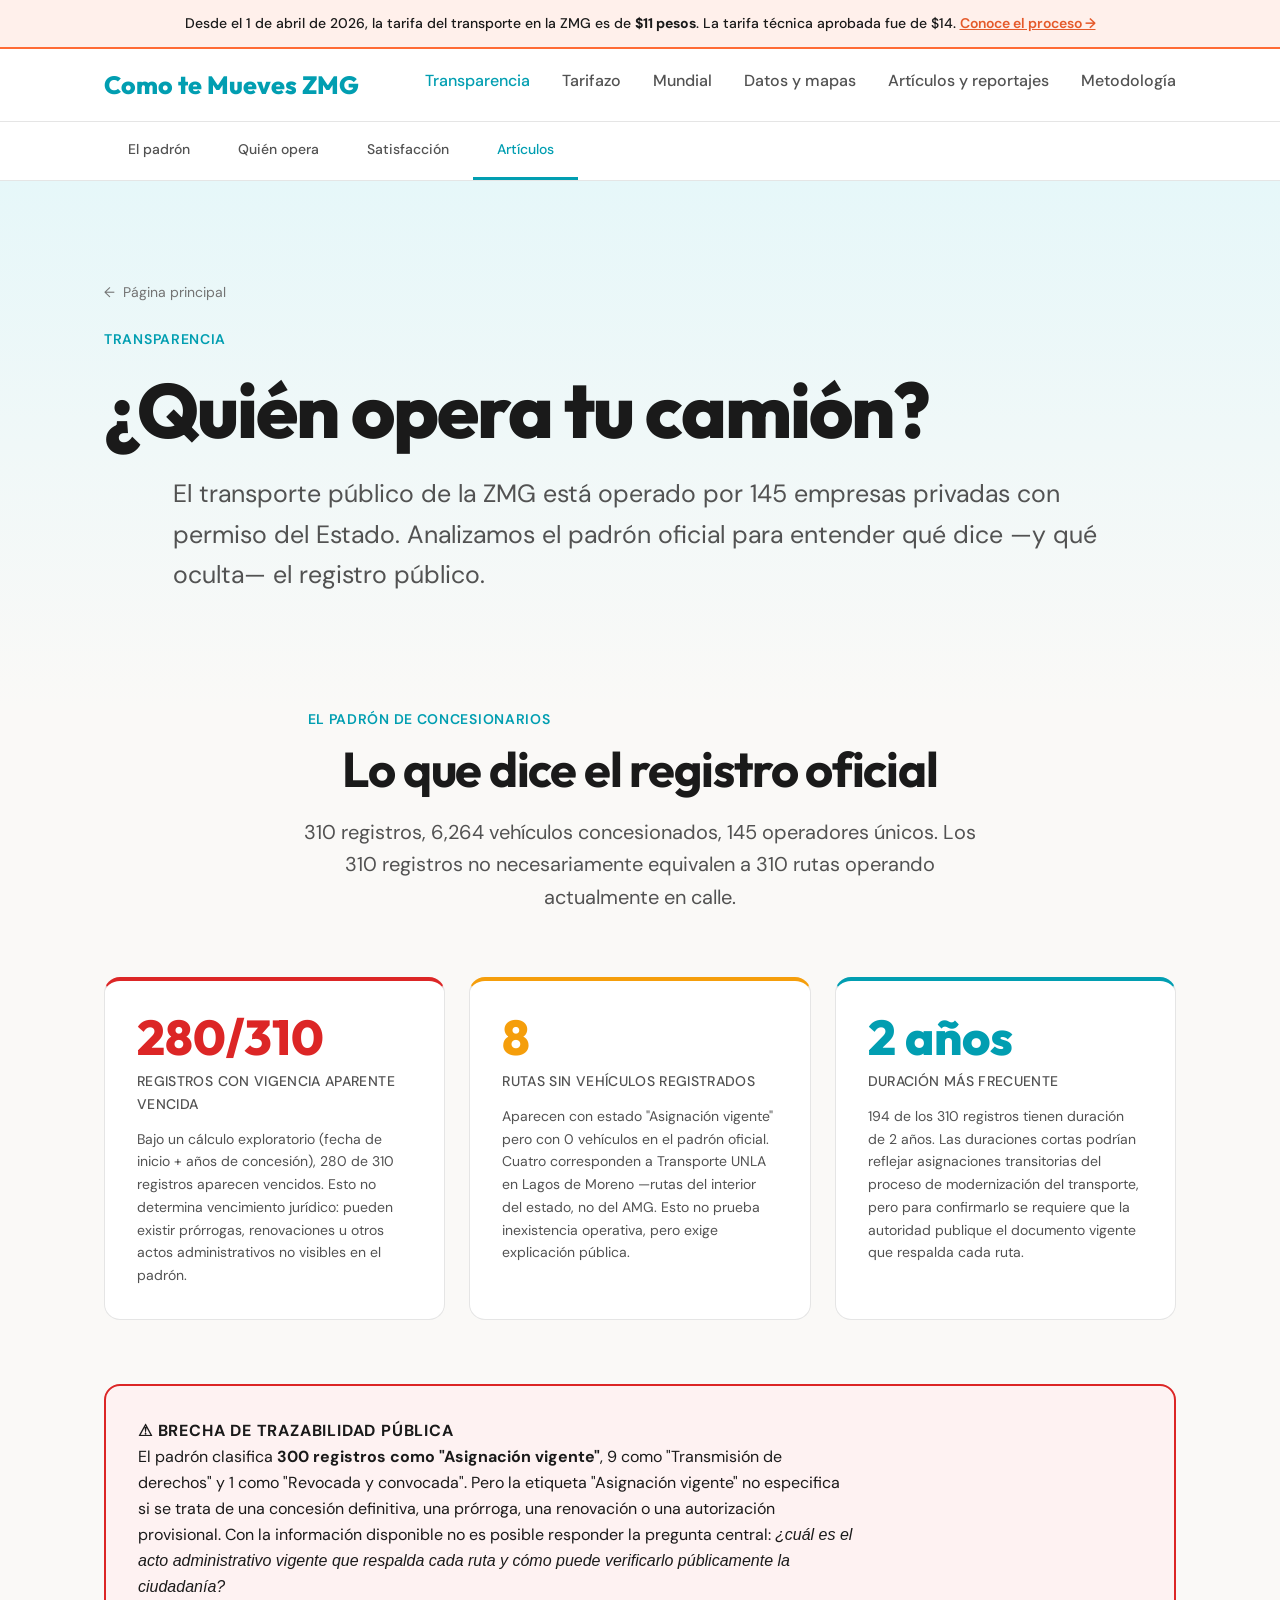
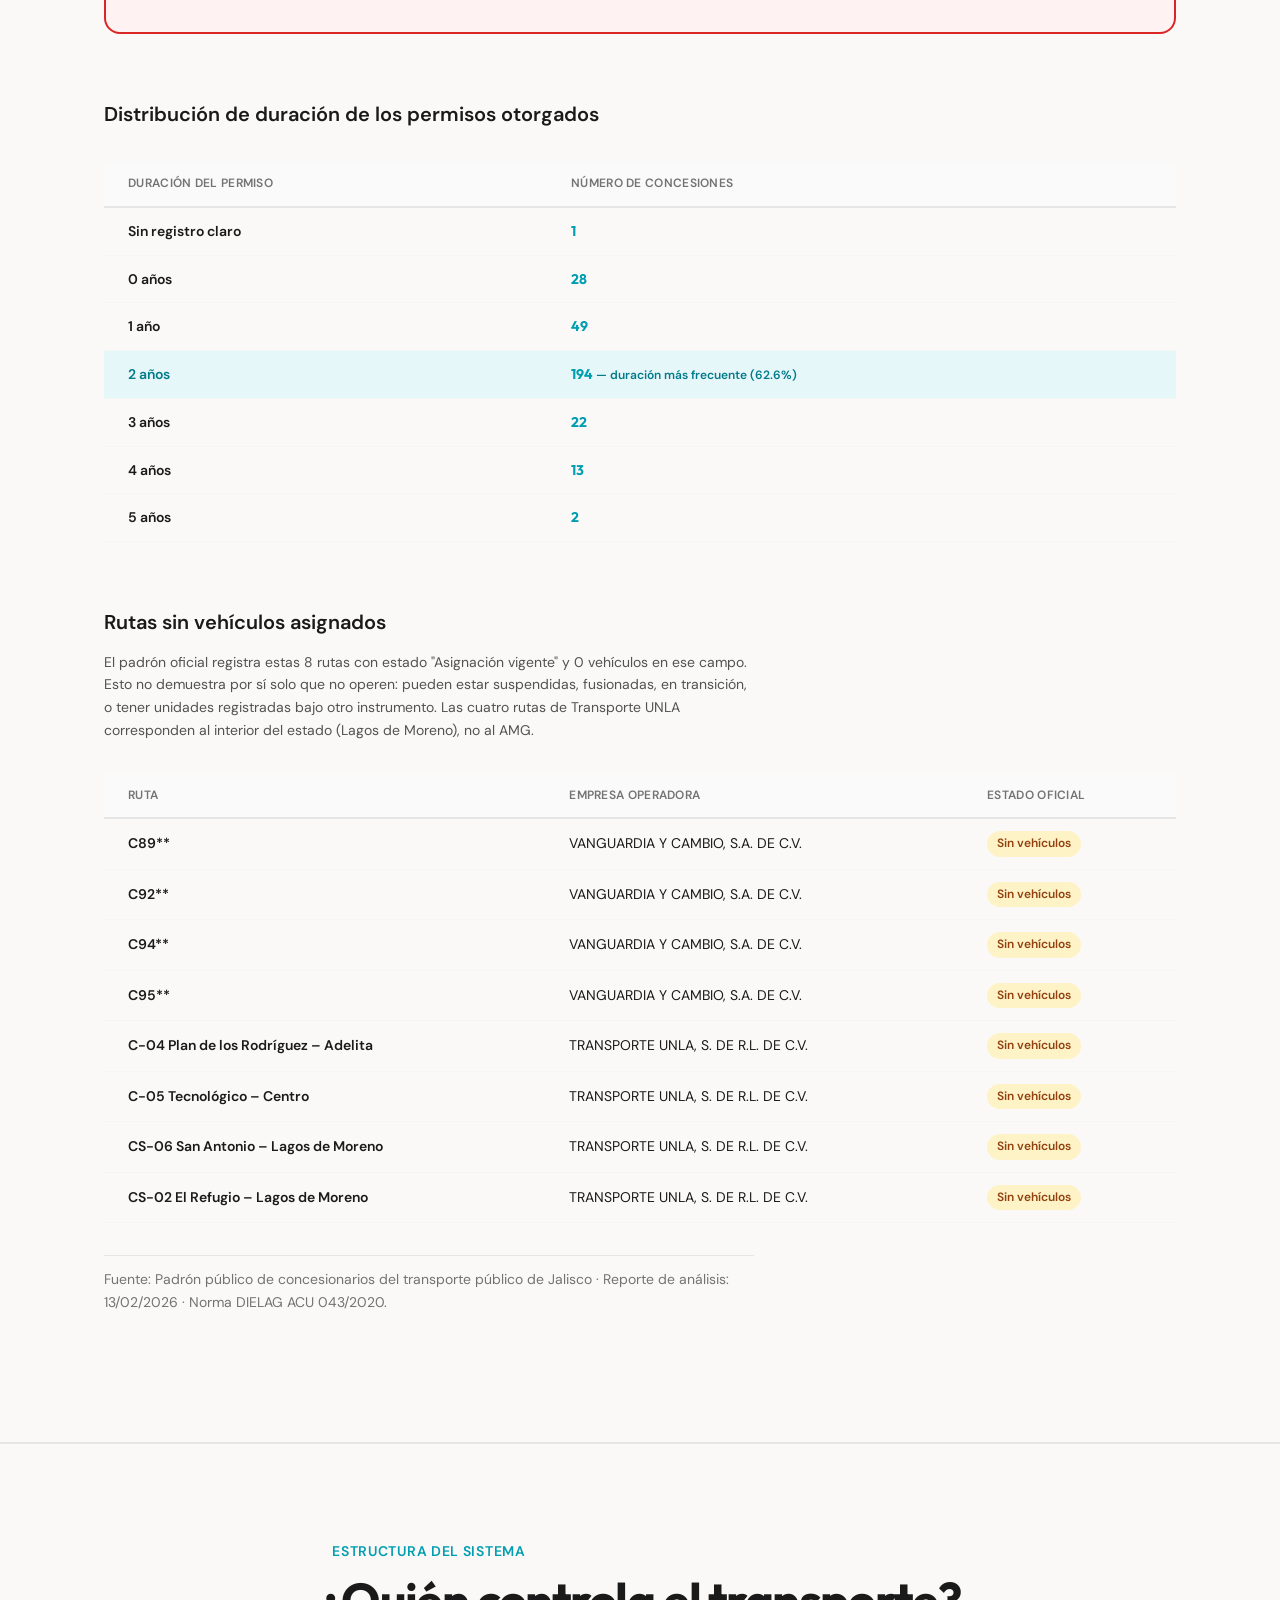
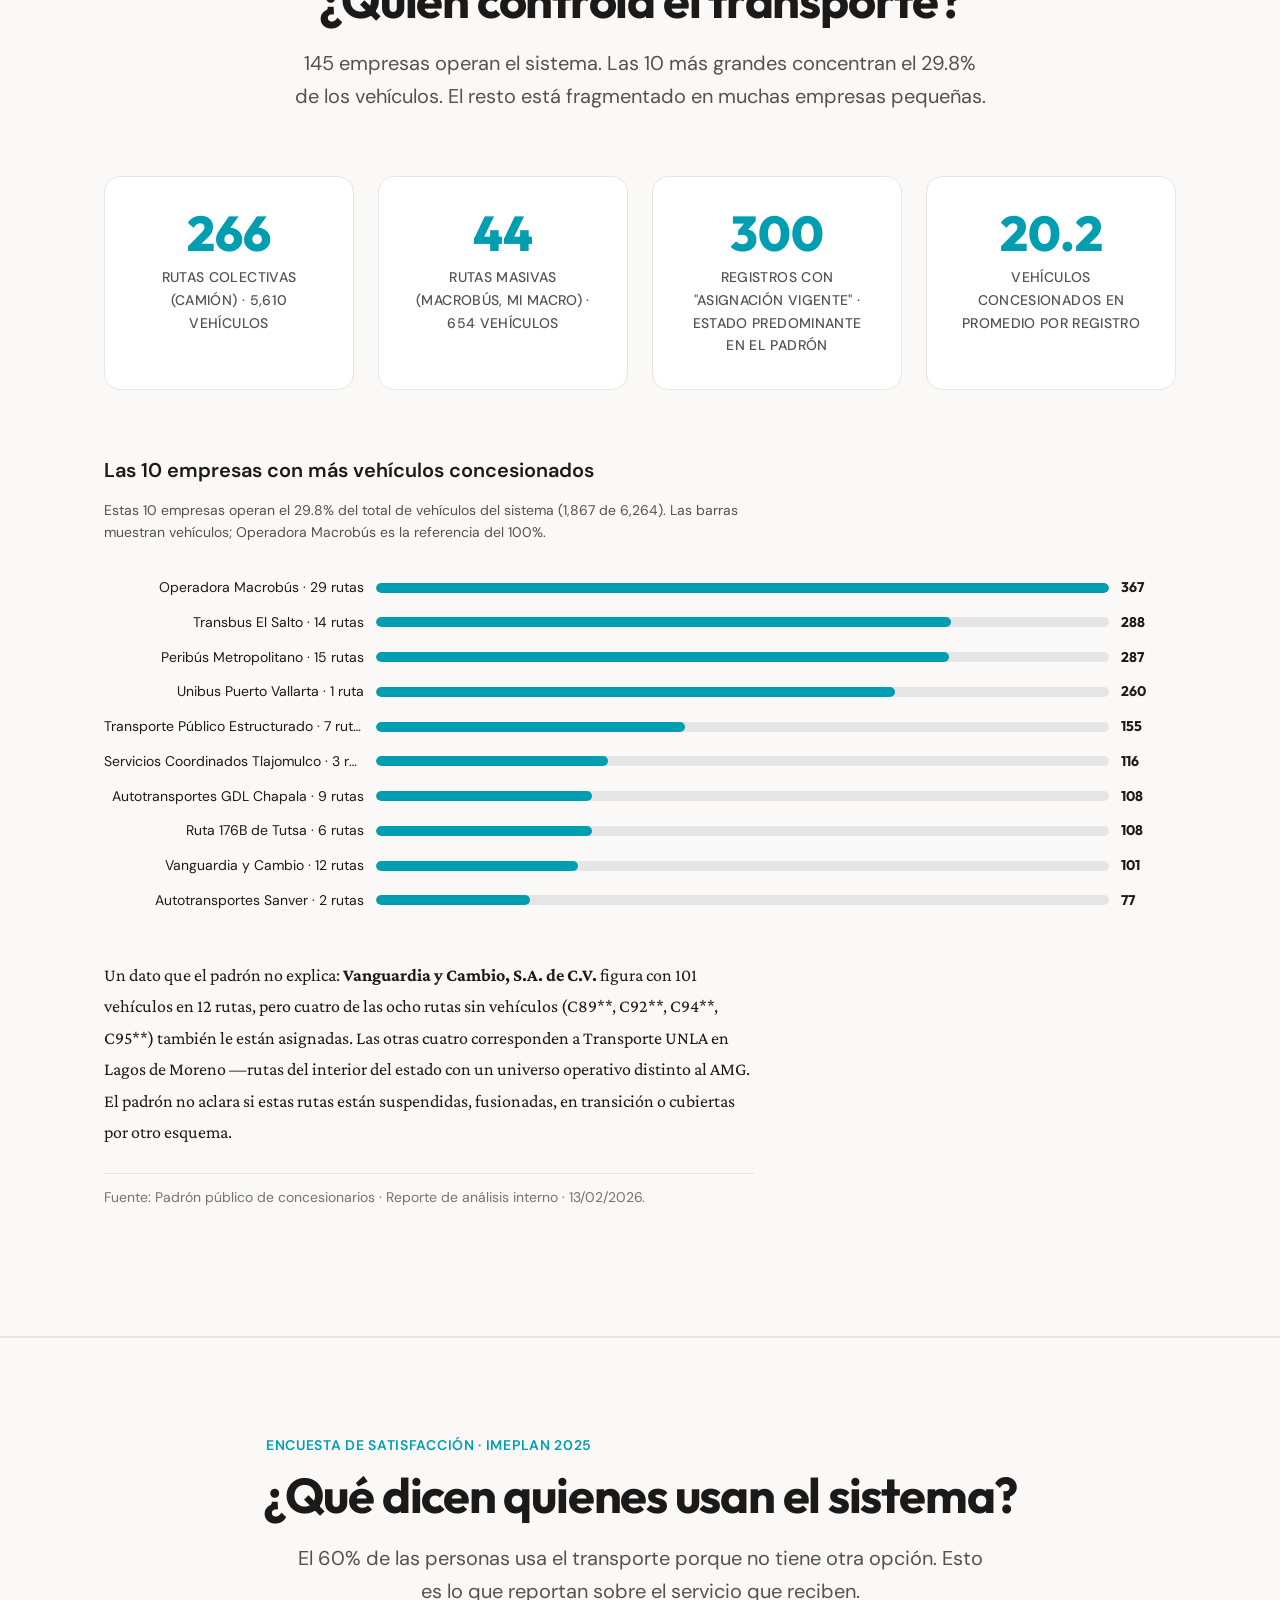
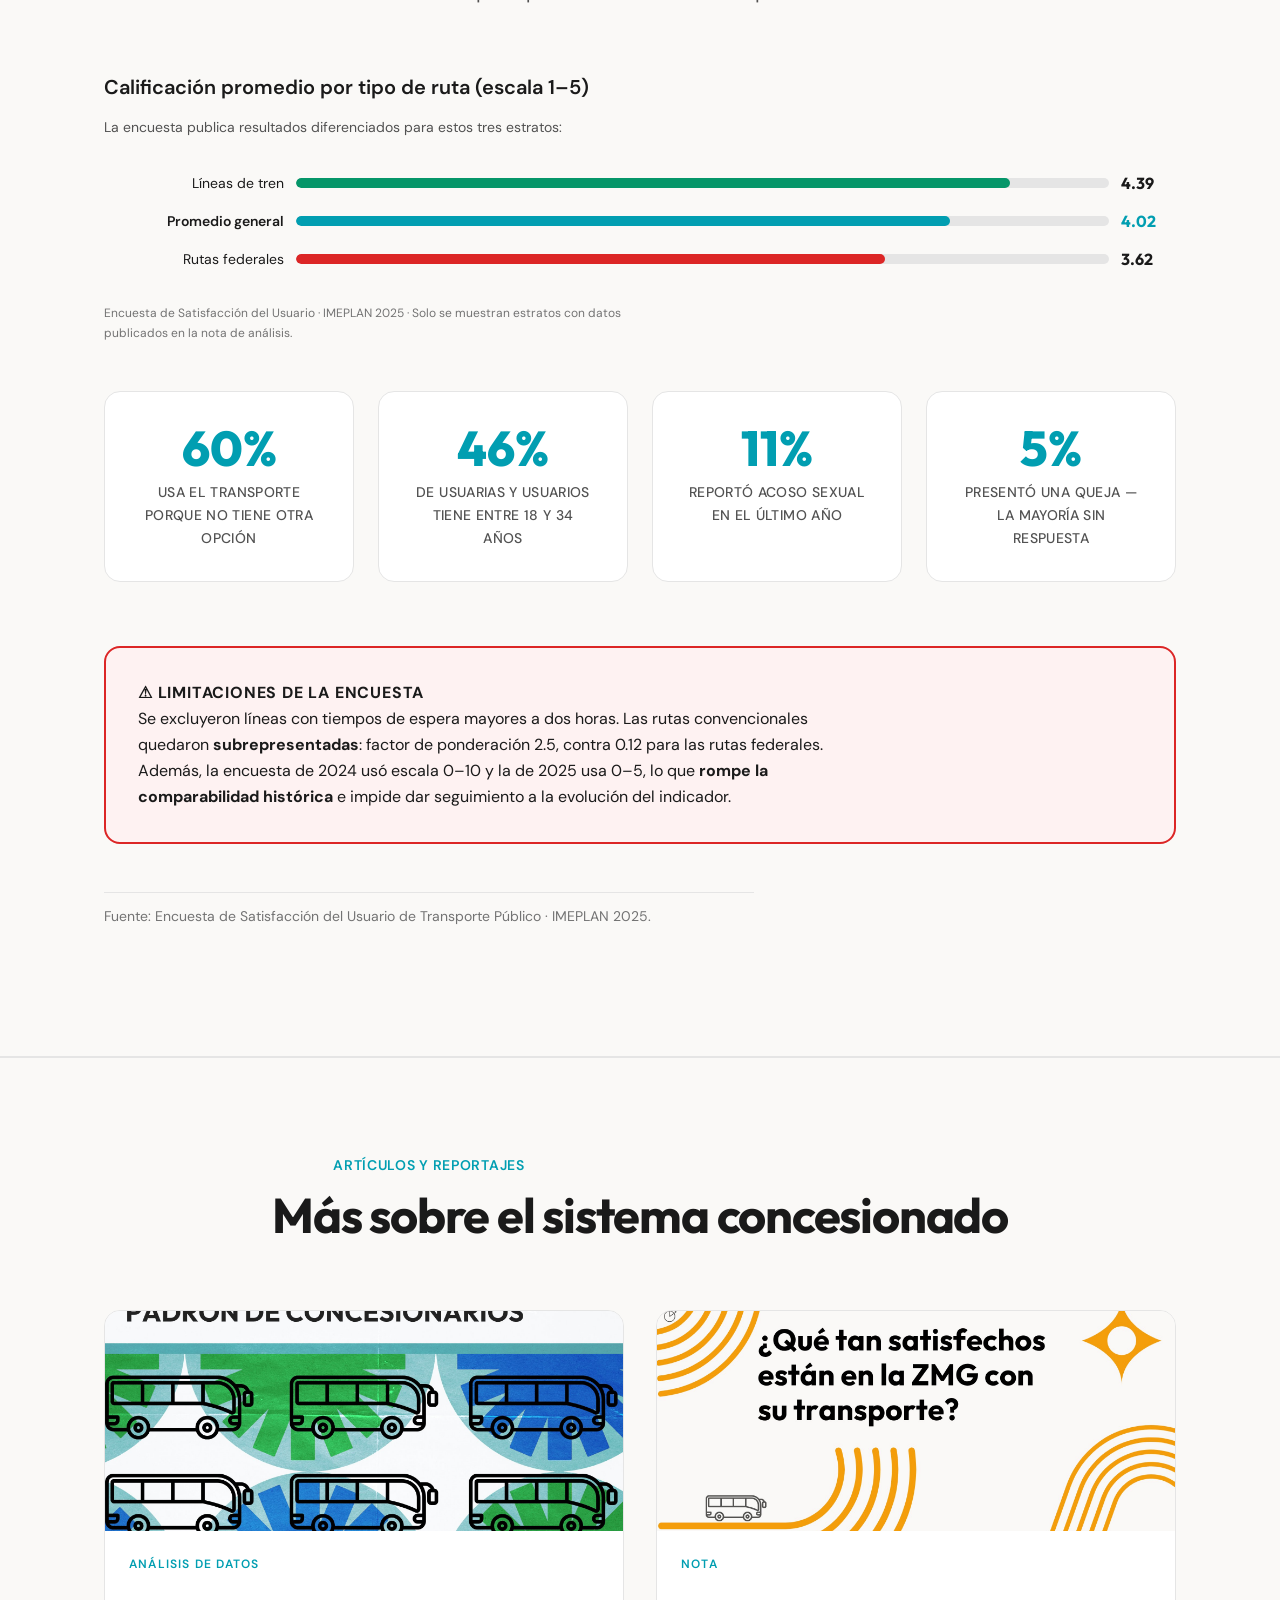
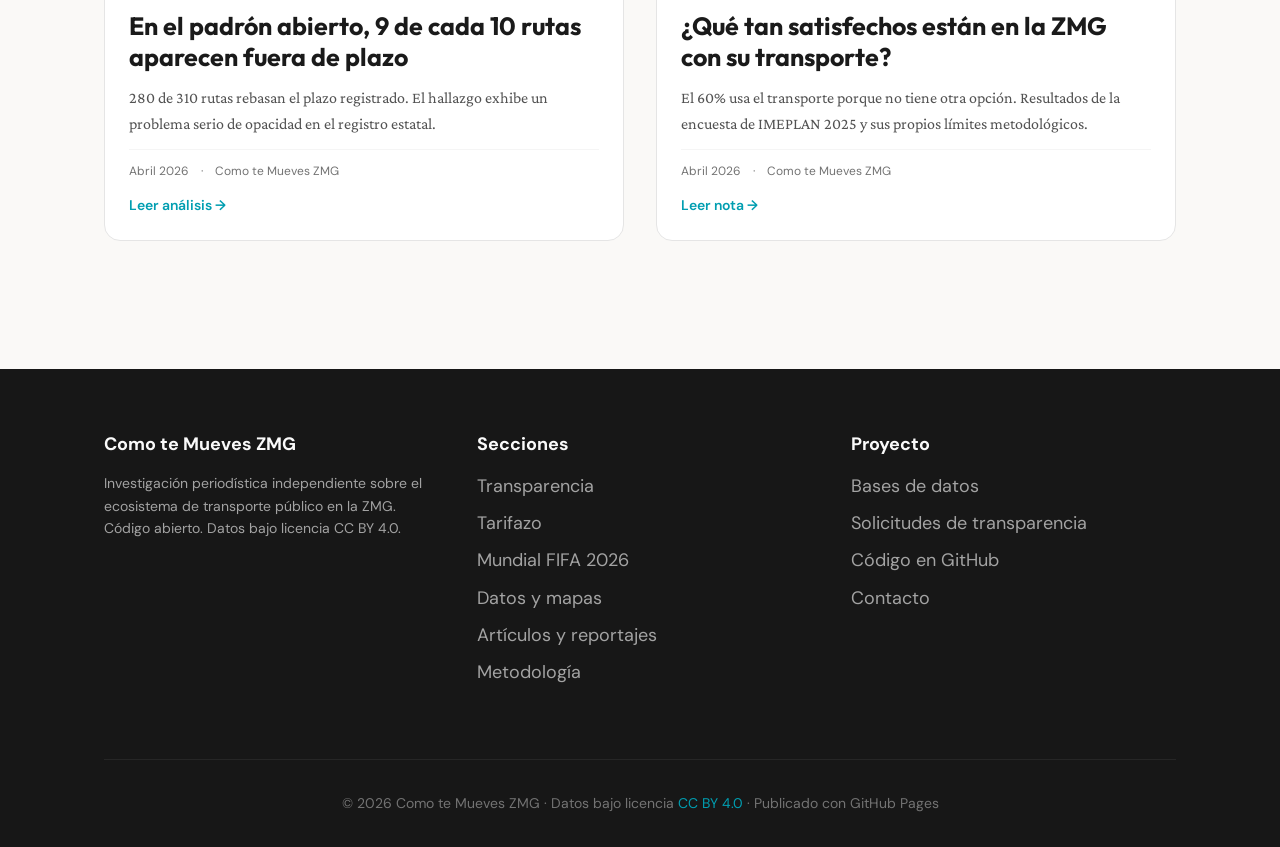
==== commit 82f00745: "Actualiza página web" ====
--- a/v3/transparencia.html
+++ b/v3/transparencia.html
@@ -138,32 +138,32 @@
       <p class="section-eyebrow">El padrón de concesionarios</p>
       <h2 class="section-title">Lo que dice el registro oficial</h2>
       <p class="section-description">
-        310 rutas, 6,264 vehículos autorizados, 145 empresas operadoras.
-        Esto es lo que encontramos al analizar el padrón público.
+        310 registros, 6,264 vehículos concesionados, 145 operadores únicos.
+        Los 310 registros no necesariamente equivalen a 310 rutas operando actualmente en calle.
       </p>
     </header>
 
     <div class="findings-grid">
       <div class="finding-card alert-card">
-        <p class="finding-number c-danger">90.3%</p>
-        <p class="finding-label">Rutas fuera de plazo</p>
-        <p class="finding-desc">280 de 310 rutas aparecen con fechas que rebasan el período de vigencia registrado. Los permisos duran en promedio 1.8 años.</p>
+        <p class="finding-number c-danger">280/310</p>
+        <p class="finding-label">Registros con vigencia aparente vencida</p>
+        <p class="finding-desc">Bajo un cálculo exploratorio (fecha de inicio + años de concesión), 280 de 310 registros aparecen vencidos. Esto no determina vencimiento jurídico: pueden existir prórrogas, renovaciones u otros actos administrativos no visibles en el padrón.</p>
       </div>
       <div class="finding-card warn-card">
         <p class="finding-number c-warning">8</p>
-        <p class="finding-label">Rutas sin camiones</p>
-        <p class="finding-desc">Aparecen como concesiones activas en el padrón oficial, pero no tienen ningún vehículo concesionado asociado. Todas con estado "Asignación vigente".</p>
+        <p class="finding-label">Rutas sin vehículos registrados</p>
+        <p class="finding-desc">Aparecen con estado "Asignación vigente" pero con 0 vehículos en el padrón oficial. Cuatro corresponden a Transporte UNLA en Lagos de Moreno —rutas del interior del estado, no del AMG. Esto no prueba inexistencia operativa, pero exige explicación pública.</p>
       </div>
       <div class="finding-card">
         <p class="finding-number c-primary">2 años</p>
         <p class="finding-label">Duración más frecuente</p>
-        <p class="finding-desc">194 de las 310 concesiones fueron otorgadas por apenas 2 años, aunque la vida útil legal de un camión es de 10 años (Norma DIELAG ACU 043/2020).</p>
+        <p class="finding-desc">194 de los 310 registros tienen duración de 2 años. Las duraciones cortas podrían reflejar asignaciones transitorias del proceso de modernización del transporte, pero para confirmarlo se requiere que la autoridad publique el documento vigente que respalda cada ruta.</p>
       </div>
     </div>
 
     <div class="opacity-box">
-      <p class="opacity-box-label">⚠ Contradicción interna del registro</p>
-      <p>En el mismo padrón, <strong>300 rutas aparecen con "Asignación vigente"</strong> como estado oficial, aunque el análisis de fechas muestre que 280 ya rebasaron el período registrado. El documento oficial dice al mismo tiempo que casi todo está vigente y que la gran mayoría ya excedió su plazo en papel. El padrón tampoco especifica cuáles rutas cuentan con prórroga o renovación autorizada, lo que impide saber cuáles operan con respaldo jurídico claro.</p>
+      <p class="opacity-box-label">⚠ Brecha de trazabilidad pública</p>
+      <p>El padrón clasifica <strong>300 registros como "Asignación vigente"</strong>, 9 como "Transmisión de derechos" y 1 como "Revocada y convocada". Pero la etiqueta "Asignación vigente" no especifica si se trata de una concesión definitiva, una prórroga, una renovación o una autorización provisional. Con la información disponible no es posible responder la pregunta central: <em>¿cuál es el acto administrativo vigente que respalda cada ruta y cómo puede verificarlo públicamente la ciudadanía?</em></p>
     </div>
 
     <!-- Duración de permisos -->
@@ -193,7 +193,7 @@
 
     <!-- Rutas fantasma -->
     <p class="h3-label">Rutas sin vehículos asignados</p>
-    <p class="sub-desc">Estas 8 rutas existen como concesiones activas en el padrón pero no tienen ningún vehículo registrado. Todas aparecen con estado "Asignación vigente".</p>
+    <p class="sub-desc">El padrón oficial registra estas 8 rutas con estado "Asignación vigente" y 0 vehículos en ese campo. Esto no demuestra por sí solo que no operen: pueden estar suspendidas, fusionadas, en transición, o tener unidades registradas bajo otro instrumento. Las cuatro rutas de Transporte UNLA corresponden al interior del estado (Lagos de Moreno), no al AMG.</p>
     <div class="data-table-wrap">
       <table class="data-table" aria-label="Rutas sin vehículos asignados">
         <thead>
@@ -245,12 +245,12 @@
         <div class="stat-label">Rutas masivas (Macrobús, Mi Macro) · 654 vehículos</div>
       </div>
       <div class="stat-card">
-        <div class="stat-number">155</div>
-        <div class="stat-label">Rutas complementarias · 3,217 camiones</div>
+        <div class="stat-number">300</div>
+        <div class="stat-label">Registros con "Asignación vigente" · estado predominante en el padrón</div>
       </div>
       <div class="stat-card">
-        <div class="stat-number">95</div>
-        <div class="stat-label">Rutas troncales · 2,083 camiones</div>
+        <div class="stat-number">20.2</div>
+        <div class="stat-label">Vehículos concesionados en promedio por registro</div>
       </div>
     </div>
 
@@ -271,7 +271,7 @@
     </div>
 
     <div class="body-text" style="margin-top:var(--space-7)">
-      <p>Un dato que el padrón no explica: <strong>Vanguardia y Cambio, S.A. de C.V.</strong> figura con 101 vehículos en 12 rutas, pero es también la empresa a la que están asignadas cuatro de las ocho rutas sin camiones (C89**, C92**, C94**, C95**). El registro oficial no aclara si esas concesiones están suspendidas, en proceso de adjudicación o simplemente sin actualizar.</p>
+      <p>Un dato que el padrón no explica: <strong>Vanguardia y Cambio, S.A. de C.V.</strong> figura con 101 vehículos en 12 rutas, pero cuatro de las ocho rutas sin vehículos (C89**, C92**, C94**, C95**) también le están asignadas. Las otras cuatro corresponden a Transporte UNLA en Lagos de Moreno —rutas del interior del estado con un universo operativo distinto al AMG. El padrón no aclara si estas rutas están suspendidas, fusionadas, en transición o cubiertas por otro esquema.</p>
     </div>
 
     <p class="source-note">Fuente: Padrón público de concesionarios · Reporte de análisis interno · 13/02/2026.</p>
